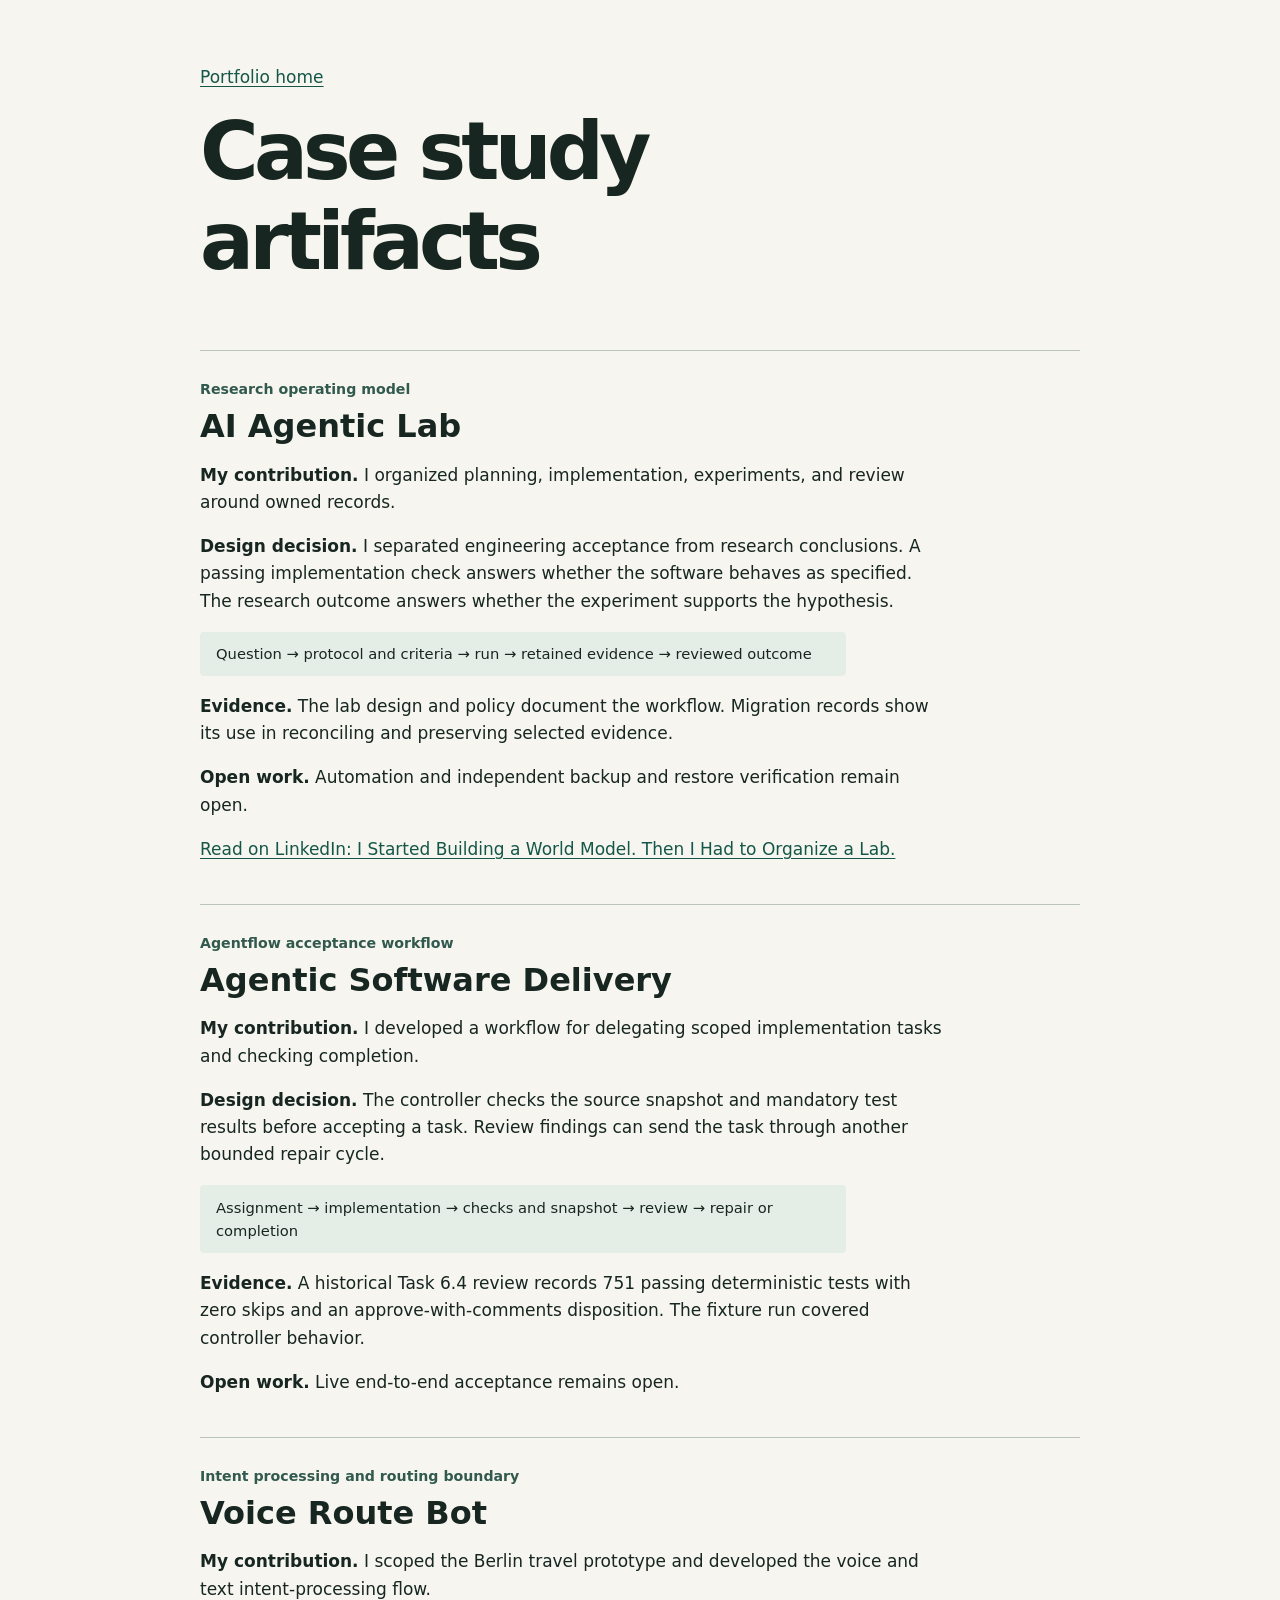
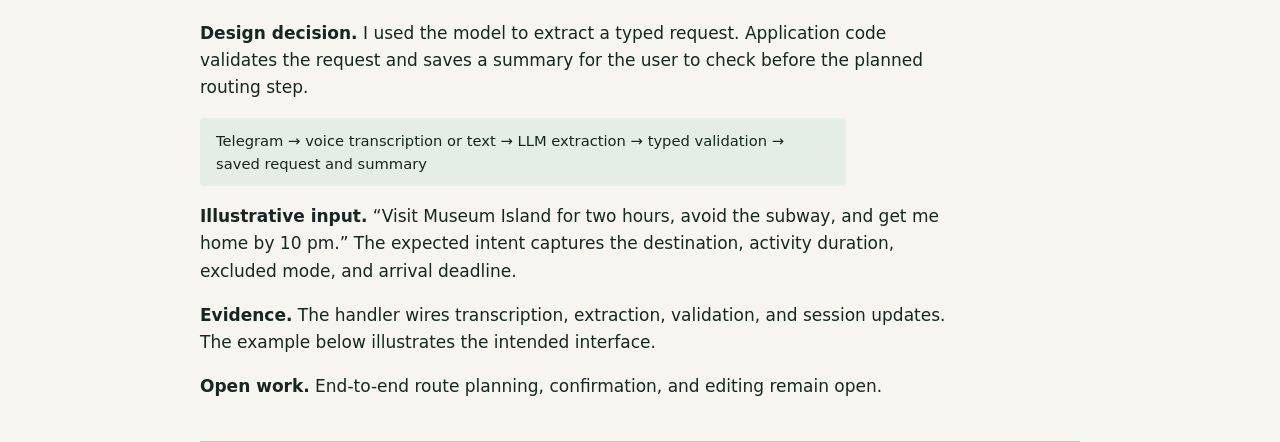
==== case-study-artifacts.html @ 58c6f82f "Link AI Agentic Lab article on LinkedIn" ====
<!doctype html><html lang="en"><head><meta charset="utf-8"><meta name="viewport" content="width=device-width, initial-scale=1"><title>Case study artifacts | Pavel</title><style>
*{box-sizing:border-box}body{margin:0;background:#f6f5ef;color:#172621;font:17px/1.6 system-ui,sans-serif}main,footer{max-width:1000px;margin:auto;padding:0 clamp(20px,5vw,60px)}header{padding:4rem 0 2rem;border-bottom:1px solid #b8c4bd}h1,h2,h3{line-height:1.12;margin:.2em 0 .4em}h1{font-size:clamp(2.4rem,7vw,5rem);letter-spacing:-.06em;max-width:12ch}h2{font-size:2rem}a{color:#145748;text-underline-offset:.2em}nav{display:flex;gap:1.2rem;flex-wrap:wrap}p{max-width:69ch}section{padding:2rem 0}article{padding:1.5rem 0;border-bottom:1px solid #b8c4bd}small,.label{font-weight:600;color:#31594e}.flow{background:#e5eee6;padding:.65rem 1rem;border-radius:.25rem;font-size:.92rem}footer{padding-bottom:2rem}a:focus-visible{outline:2px solid #145748;outline-offset:4px}
</style></head><body><main><header><a href="index.html">Portfolio home</a><h1>Case study artifacts</h1></header><article id="lab"><small>Research operating model</small><h2>AI Agentic Lab</h2><p><strong>My contribution.</strong> I organized planning, implementation, experiments, and review around owned records.</p><p><strong>Design decision.</strong> I separated engineering acceptance from research conclusions. A passing implementation check answers whether the software behaves as specified. The research outcome answers whether the experiment supports the hypothesis.</p><p class="flow">Question → protocol and criteria → run → retained evidence → reviewed outcome</p><p><strong>Evidence.</strong> The lab design and policy document the workflow. Migration records show its use in reconciling and preserving selected evidence.</p><p><strong>Open work.</strong> Automation and independent backup and restore verification remain open.</p><p><a href="https://www.linkedin.com/pulse/i-started-building-world-model-had-organize-lab-pavel-bobrov-iwotf/">Read on LinkedIn: I Started Building a World Model. Then I Had to Organize a Lab.</a></p></article>
<article id="delivery"><small>Agentflow acceptance workflow</small><h2>Agentic Software Delivery</h2><p><strong>My contribution.</strong> I developed a workflow for delegating scoped implementation tasks and checking completion.</p><p><strong>Design decision.</strong> The controller checks the source snapshot and mandatory test results before accepting a task. Review findings can send the task through another bounded repair cycle.</p><p class="flow">Assignment → implementation → checks and snapshot → review → repair or completion</p><p><strong>Evidence.</strong> A historical Task 6.4 review records 751 passing deterministic tests with zero skips and an approve-with-comments disposition. The fixture run covered controller behavior.</p><p><strong>Open work.</strong> Live end-to-end acceptance remains open.</p></article>
<article id="voice"><small>Intent processing and routing boundary</small><h2>Voice Route Bot</h2><p><strong>My contribution.</strong> I scoped the Berlin travel prototype and developed the voice and text intent-processing flow.</p><p><strong>Design decision.</strong> I used the model to extract a typed request. Application code validates the request and saves a summary for the user to check before the planned routing step.</p><p class="flow">Telegram → voice transcription or text → LLM extraction → typed validation → saved request and summary</p><p><strong>Illustrative input.</strong> “Visit Museum Island for two hours, avoid the subway, and get me home by 10 pm.” The expected intent captures the destination, activity duration, excluded mode, and arrival deadline.</p><p><strong>Evidence.</strong> The handler wires transcription, extraction, validation, and session updates. The example below illustrates the intended interface.</p><p><strong>Open work.</strong> End-to-end route planning, confirmation, and editing remain open.</p></article></main></body></html>
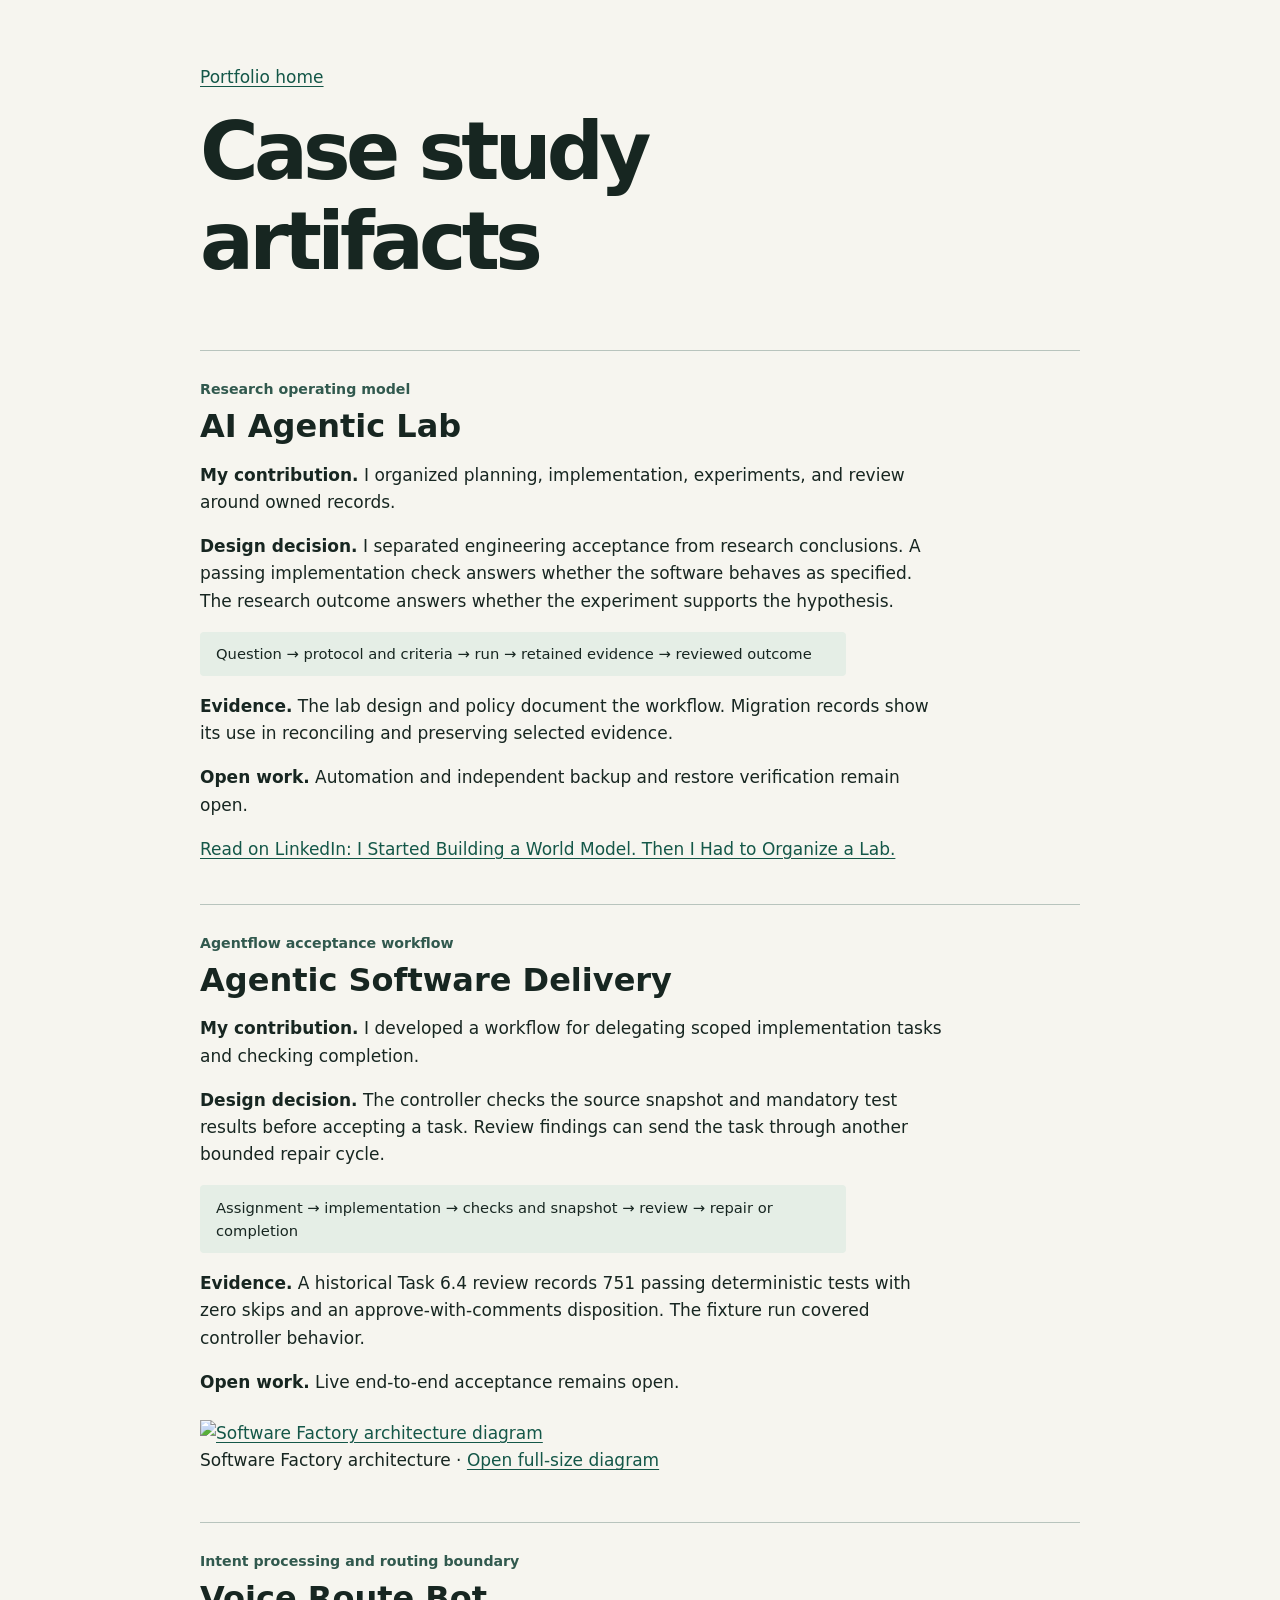
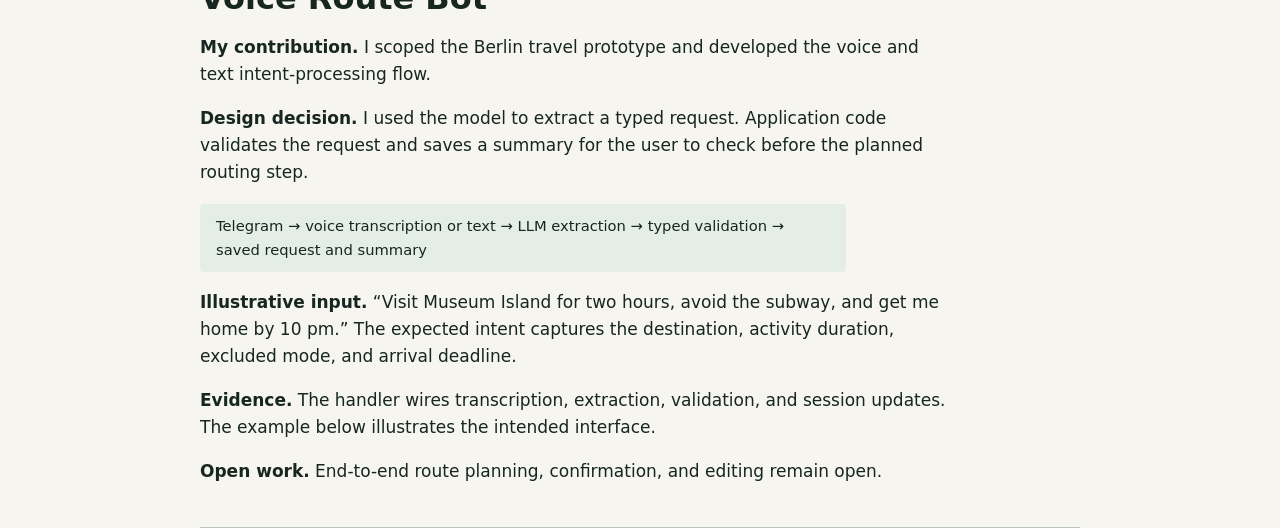
==== commit 3ef624f9: "Add Software Factory architecture diagram" ====
--- a/case-study-artifacts.html
+++ b/case-study-artifacts.html
@@ -1,5 +1,5 @@
 <!doctype html><html lang="en"><head><meta charset="utf-8"><meta name="viewport" content="width=device-width, initial-scale=1"><title>Case study artifacts | Pavel</title><style>
 *{box-sizing:border-box}body{margin:0;background:#f6f5ef;color:#172621;font:17px/1.6 system-ui,sans-serif}main,footer{max-width:1000px;margin:auto;padding:0 clamp(20px,5vw,60px)}header{padding:4rem 0 2rem;border-bottom:1px solid #b8c4bd}h1,h2,h3{line-height:1.12;margin:.2em 0 .4em}h1{font-size:clamp(2.4rem,7vw,5rem);letter-spacing:-.06em;max-width:12ch}h2{font-size:2rem}a{color:#145748;text-underline-offset:.2em}nav{display:flex;gap:1.2rem;flex-wrap:wrap}p{max-width:69ch}section{padding:2rem 0}article{padding:1.5rem 0;border-bottom:1px solid #b8c4bd}small,.label{font-weight:600;color:#31594e}.flow{background:#e5eee6;padding:.65rem 1rem;border-radius:.25rem;font-size:.92rem}footer{padding-bottom:2rem}a:focus-visible{outline:2px solid #145748;outline-offset:4px}
 </style></head><body><main><header><a href="index.html">Portfolio home</a><h1>Case study artifacts</h1></header><article id="lab"><small>Research operating model</small><h2>AI Agentic Lab</h2><p><strong>My contribution.</strong> I organized planning, implementation, experiments, and review around owned records.</p><p><strong>Design decision.</strong> I separated engineering acceptance from research conclusions. A passing implementation check answers whether the software behaves as specified. The research outcome answers whether the experiment supports the hypothesis.</p><p class="flow">Question → protocol and criteria → run → retained evidence → reviewed outcome</p><p><strong>Evidence.</strong> The lab design and policy document the workflow. Migration records show its use in reconciling and preserving selected evidence.</p><p><strong>Open work.</strong> Automation and independent backup and restore verification remain open.</p><p><a href="https://www.linkedin.com/pulse/i-started-building-world-model-had-organize-lab-pavel-bobrov-iwotf/">Read on LinkedIn: I Started Building a World Model. Then I Had to Organize a Lab.</a></p></article>
-<article id="delivery"><small>Agentflow acceptance workflow</small><h2>Agentic Software Delivery</h2><p><strong>My contribution.</strong> I developed a workflow for delegating scoped implementation tasks and checking completion.</p><p><strong>Design decision.</strong> The controller checks the source snapshot and mandatory test results before accepting a task. Review findings can send the task through another bounded repair cycle.</p><p class="flow">Assignment → implementation → checks and snapshot → review → repair or completion</p><p><strong>Evidence.</strong> A historical Task 6.4 review records 751 passing deterministic tests with zero skips and an approve-with-comments disposition. The fixture run covered controller behavior.</p><p><strong>Open work.</strong> Live end-to-end acceptance remains open.</p></article>
+<article id="delivery"><small>Agentflow acceptance workflow</small><h2>Agentic Software Delivery</h2><p><strong>My contribution.</strong> I developed a workflow for delegating scoped implementation tasks and checking completion.</p><p><strong>Design decision.</strong> The controller checks the source snapshot and mandatory test results before accepting a task. Review findings can send the task through another bounded repair cycle.</p><p class="flow">Assignment → implementation → checks and snapshot → review → repair or completion</p><p><strong>Evidence.</strong> A historical Task 6.4 review records 751 passing deterministic tests with zero skips and an approve-with-comments disposition. The fixture run covered controller behavior.</p><p><strong>Open work.</strong> Live end-to-end acceptance remains open.</p><figure style="margin:1.5rem 0"><a href="https://media.licdn.com/dms/image/v2/D4D22AQGeERr2HSOrbg/feedshare-image-high-res/B4DaCfXZgyI4AU-/0/1789380106708?e=1796256000&amp;v=beta&amp;t=7rS2QJ8LaAYO1ZMQAxEkhV0xg2PLXj2tot1qpaVhtKQ"><img src="https://media.licdn.com/dms/image/v2/D4D22AQGeERr2HSOrbg/feedshare-image-high-res/B4DaCfXZgyI4AU-/0/1789380106708?e=1796256000&amp;v=beta&amp;t=7rS2QJ8LaAYO1ZMQAxEkhV0xg2PLXj2tot1qpaVhtKQ" alt="Software Factory architecture diagram" loading="lazy" style="display:block;max-width:100%;height:auto"></a><figcaption>Software Factory architecture · <a href="https://media.licdn.com/dms/image/v2/D4D22AQGeERr2HSOrbg/feedshare-image-high-res/B4DaCfXZgyI4AU-/0/1789380106708?e=1796256000&amp;v=beta&amp;t=7rS2QJ8LaAYO1ZMQAxEkhV0xg2PLXj2tot1qpaVhtKQ">Open full-size diagram</a></figcaption></figure></article>
 <article id="voice"><small>Intent processing and routing boundary</small><h2>Voice Route Bot</h2><p><strong>My contribution.</strong> I scoped the Berlin travel prototype and developed the voice and text intent-processing flow.</p><p><strong>Design decision.</strong> I used the model to extract a typed request. Application code validates the request and saves a summary for the user to check before the planned routing step.</p><p class="flow">Telegram → voice transcription or text → LLM extraction → typed validation → saved request and summary</p><p><strong>Illustrative input.</strong> “Visit Museum Island for two hours, avoid the subway, and get me home by 10 pm.” The expected intent captures the destination, activity duration, excluded mode, and arrival deadline.</p><p><strong>Evidence.</strong> The handler wires transcription, extraction, validation, and session updates. The example below illustrates the intended interface.</p><p><strong>Open work.</strong> End-to-end route planning, confirmation, and editing remain open.</p></article></main></body></html>
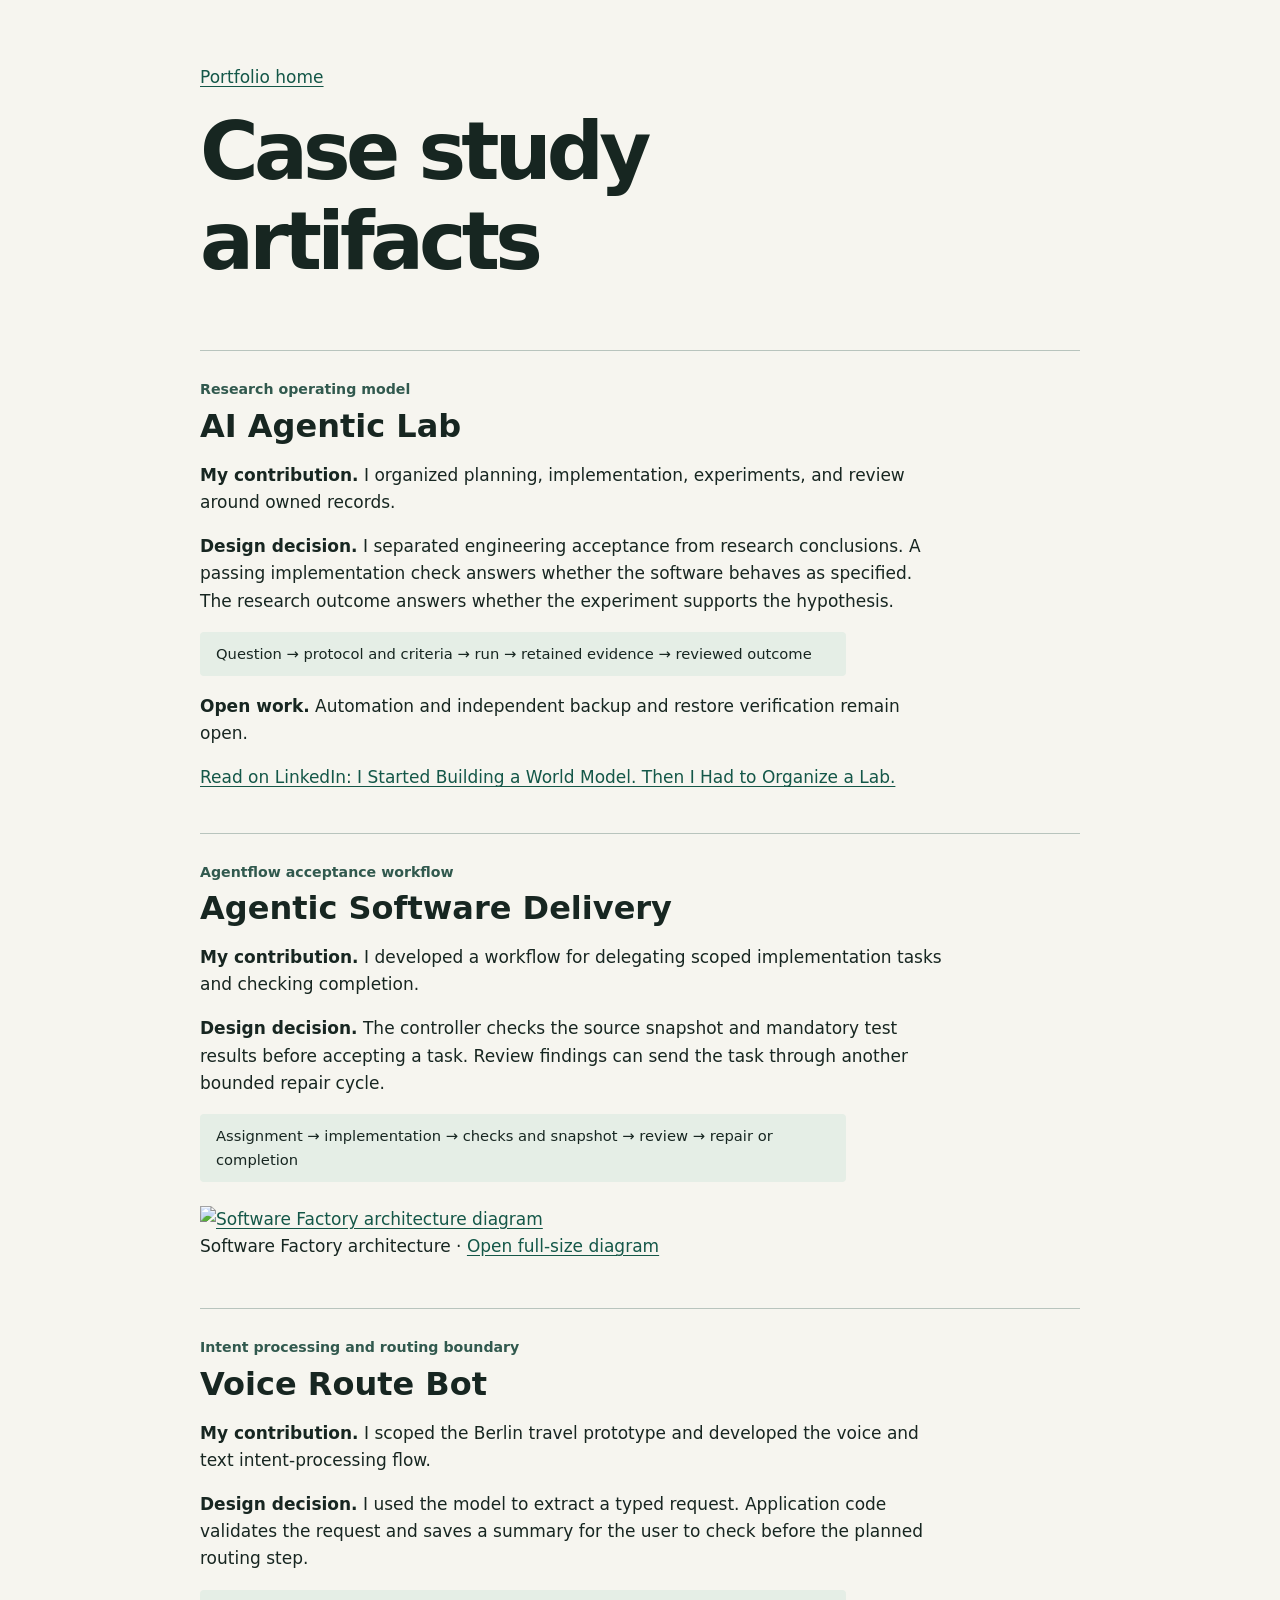
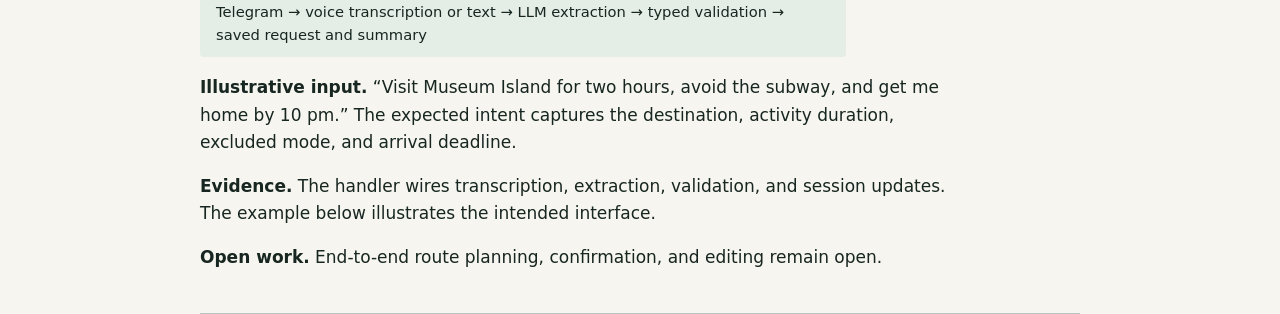
==== commit bbb3570c: "fix" ====
--- a/case-study-artifacts.html
+++ b/case-study-artifacts.html
@@ -1,5 +1,150 @@
-<!doctype html><html lang="en"><head><meta charset="utf-8"><meta name="viewport" content="width=device-width, initial-scale=1"><title>Case study artifacts | Pavel</title><style>
-*{box-sizing:border-box}body{margin:0;background:#f6f5ef;color:#172621;font:17px/1.6 system-ui,sans-serif}main,footer{max-width:1000px;margin:auto;padding:0 clamp(20px,5vw,60px)}header{padding:4rem 0 2rem;border-bottom:1px solid #b8c4bd}h1,h2,h3{line-height:1.12;margin:.2em 0 .4em}h1{font-size:clamp(2.4rem,7vw,5rem);letter-spacing:-.06em;max-width:12ch}h2{font-size:2rem}a{color:#145748;text-underline-offset:.2em}nav{display:flex;gap:1.2rem;flex-wrap:wrap}p{max-width:69ch}section{padding:2rem 0}article{padding:1.5rem 0;border-bottom:1px solid #b8c4bd}small,.label{font-weight:600;color:#31594e}.flow{background:#e5eee6;padding:.65rem 1rem;border-radius:.25rem;font-size:.92rem}footer{padding-bottom:2rem}a:focus-visible{outline:2px solid #145748;outline-offset:4px}
-</style></head><body><main><header><a href="index.html">Portfolio home</a><h1>Case study artifacts</h1></header><article id="lab"><small>Research operating model</small><h2>AI Agentic Lab</h2><p><strong>My contribution.</strong> I organized planning, implementation, experiments, and review around owned records.</p><p><strong>Design decision.</strong> I separated engineering acceptance from research conclusions. A passing implementation check answers whether the software behaves as specified. The research outcome answers whether the experiment supports the hypothesis.</p><p class="flow">Question → protocol and criteria → run → retained evidence → reviewed outcome</p><p><strong>Evidence.</strong> The lab design and policy document the workflow. Migration records show its use in reconciling and preserving selected evidence.</p><p><strong>Open work.</strong> Automation and independent backup and restore verification remain open.</p><p><a href="https://www.linkedin.com/pulse/i-started-building-world-model-had-organize-lab-pavel-bobrov-iwotf/">Read on LinkedIn: I Started Building a World Model. Then I Had to Organize a Lab.</a></p></article>
-<article id="delivery"><small>Agentflow acceptance workflow</small><h2>Agentic Software Delivery</h2><p><strong>My contribution.</strong> I developed a workflow for delegating scoped implementation tasks and checking completion.</p><p><strong>Design decision.</strong> The controller checks the source snapshot and mandatory test results before accepting a task. Review findings can send the task through another bounded repair cycle.</p><p class="flow">Assignment → implementation → checks and snapshot → review → repair or completion</p><p><strong>Evidence.</strong> A historical Task 6.4 review records 751 passing deterministic tests with zero skips and an approve-with-comments disposition. The fixture run covered controller behavior.</p><p><strong>Open work.</strong> Live end-to-end acceptance remains open.</p><figure style="margin:1.5rem 0"><a href="https://media.licdn.com/dms/image/v2/D4D22AQGeERr2HSOrbg/feedshare-image-high-res/B4DaCfXZgyI4AU-/0/1789380106708?e=1796256000&amp;v=beta&amp;t=7rS2QJ8LaAYO1ZMQAxEkhV0xg2PLXj2tot1qpaVhtKQ"><img src="https://media.licdn.com/dms/image/v2/D4D22AQGeERr2HSOrbg/feedshare-image-high-res/B4DaCfXZgyI4AU-/0/1789380106708?e=1796256000&amp;v=beta&amp;t=7rS2QJ8LaAYO1ZMQAxEkhV0xg2PLXj2tot1qpaVhtKQ" alt="Software Factory architecture diagram" loading="lazy" style="display:block;max-width:100%;height:auto"></a><figcaption>Software Factory architecture · <a href="https://media.licdn.com/dms/image/v2/D4D22AQGeERr2HSOrbg/feedshare-image-high-res/B4DaCfXZgyI4AU-/0/1789380106708?e=1796256000&amp;v=beta&amp;t=7rS2QJ8LaAYO1ZMQAxEkhV0xg2PLXj2tot1qpaVhtKQ">Open full-size diagram</a></figcaption></figure></article>
-<article id="voice"><small>Intent processing and routing boundary</small><h2>Voice Route Bot</h2><p><strong>My contribution.</strong> I scoped the Berlin travel prototype and developed the voice and text intent-processing flow.</p><p><strong>Design decision.</strong> I used the model to extract a typed request. Application code validates the request and saves a summary for the user to check before the planned routing step.</p><p class="flow">Telegram → voice transcription or text → LLM extraction → typed validation → saved request and summary</p><p><strong>Illustrative input.</strong> “Visit Museum Island for two hours, avoid the subway, and get me home by 10 pm.” The expected intent captures the destination, activity duration, excluded mode, and arrival deadline.</p><p><strong>Evidence.</strong> The handler wires transcription, extraction, validation, and session updates. The example below illustrates the intended interface.</p><p><strong>Open work.</strong> End-to-end route planning, confirmation, and editing remain open.</p></article></main></body></html>
+<!doctype html>
+<html lang="en">
+
+<head>
+    <meta charset="utf-8">
+    <meta name="viewport" content="width=device-width, initial-scale=1">
+    <title>Case study artifacts | Pavel Bobrov</title>
+    <style>
+        * {
+            box-sizing: border-box
+        }
+
+        body {
+            margin: 0;
+            background: #f6f5ef;
+            color: #172621;
+            font: 17px/1.6 system-ui, sans-serif
+        }
+
+        main,
+        footer {
+            max-width: 1000px;
+            margin: auto;
+            padding: 0 clamp(20px, 5vw, 60px)
+        }
+
+        header {
+            padding: 4rem 0 2rem;
+            border-bottom: 1px solid #b8c4bd
+        }
+
+        h1,
+        h2,
+        h3 {
+            line-height: 1.12;
+            margin: .2em 0 .4em
+        }
+
+        h1 {
+            font-size: clamp(2.4rem, 7vw, 5rem);
+            letter-spacing: -.06em;
+            max-width: 12ch
+        }
+
+        h2 {
+            font-size: 2rem
+        }
+
+        a {
+            color: #145748;
+            text-underline-offset: .2em
+        }
+
+        nav {
+            display: flex;
+            gap: 1.2rem;
+            flex-wrap: wrap
+        }
+
+        p {
+            max-width: 69ch
+        }
+
+        section {
+            padding: 2rem 0
+        }
+
+        article {
+            padding: 1.5rem 0;
+            border-bottom: 1px solid #b8c4bd
+        }
+
+        small,
+        .label {
+            font-weight: 600;
+            color: #31594e
+        }
+
+        .flow {
+            background: #e5eee6;
+            padding: .65rem 1rem;
+            border-radius: .25rem;
+            font-size: .92rem
+        }
+
+        footer {
+            padding-bottom: 2rem
+        }
+
+        a:focus-visible {
+            outline: 2px solid #145748;
+            outline-offset: 4px
+        }
+    </style>
+</head>
+
+<body>
+    <main>
+        <header><a href="index.html">Portfolio home</a>
+            <h1>Case study artifacts</h1>
+        </header>
+        <article id="lab"><small>Research operating model</small>
+            <h2>AI Agentic Lab</h2>
+            <p><strong>My contribution.</strong> I organized planning, implementation, experiments, and review around
+                owned records.</p>
+            <p><strong>Design decision.</strong> I separated engineering acceptance from research conclusions. A passing
+                implementation check answers whether the software behaves as specified. The research outcome answers
+                whether the experiment supports the hypothesis.</p>
+            <p class="flow">Question → protocol and criteria → run → retained evidence → reviewed outcome</p>
+            <p><strong>Open work.</strong> Automation and independent backup and restore verification remain open.</p>
+            <p><a
+                    href="https://www.linkedin.com/pulse/i-started-building-world-model-had-organize-lab-pavel-bobrov-iwotf/">Read
+                    on LinkedIn: I Started Building a World Model. Then I Had to Organize a Lab.</a></p>
+        </article>
+        <article id="delivery"><small>Agentflow acceptance workflow</small>
+            <h2>Agentic Software Delivery</h2>
+            <p><strong>My contribution.</strong> I developed a workflow for delegating scoped implementation tasks and
+                checking completion.</p>
+            <p><strong>Design decision.</strong> The controller checks the source snapshot and mandatory test results
+                before accepting a task. Review findings can send the task through another bounded repair cycle.</p>
+            <p class="flow">Assignment → implementation → checks and snapshot → review → repair or completion</p>
+            <figure style="margin:1.5rem 0"><a
+                    href="https://media.licdn.com/dms/image/v2/D4D22AQGeERr2HSOrbg/feedshare-image-high-res/B4DaCfXZgyI4AU-/0/1789380106708?e=1796256000&amp;v=beta&amp;t=7rS2QJ8LaAYO1ZMQAxEkhV0xg2PLXj2tot1qpaVhtKQ"><img
+                        src="https://media.licdn.com/dms/image/v2/D4D22AQGeERr2HSOrbg/feedshare-image-high-res/B4DaCfXZgyI4AU-/0/1789380106708?e=1796256000&amp;v=beta&amp;t=7rS2QJ8LaAYO1ZMQAxEkhV0xg2PLXj2tot1qpaVhtKQ"
+                        alt="Software Factory architecture diagram" loading="lazy"
+                        style="display:block;max-width:100%;height:auto"></a>
+                <figcaption>Software Factory architecture · <a
+                        href="https://media.licdn.com/dms/image/v2/D4D22AQGeERr2HSOrbg/feedshare-image-high-res/B4DaCfXZgyI4AU-/0/1789380106708?e=1796256000&amp;v=beta&amp;t=7rS2QJ8LaAYO1ZMQAxEkhV0xg2PLXj2tot1qpaVhtKQ">Open
+                        full-size diagram</a></figcaption>
+            </figure>
+        </article>
+        <article id="voice"><small>Intent processing and routing boundary</small>
+            <h2>Voice Route Bot</h2>
+            <p><strong>My contribution.</strong> I scoped the Berlin travel prototype and developed the voice and text
+                intent-processing flow.</p>
+            <p><strong>Design decision.</strong> I used the model to extract a typed request. Application code validates
+                the request and saves a summary for the user to check before the planned routing step.</p>
+            <p class="flow">Telegram → voice transcription or text → LLM extraction → typed validation → saved request
+                and summary</p>
+            <p><strong>Illustrative input.</strong> “Visit Museum Island for two hours, avoid the subway, and get me
+                home by 10 pm.” The expected intent captures the destination, activity duration, excluded mode, and
+                arrival deadline.</p>
+            <p><strong>Evidence.</strong> The handler wires transcription, extraction, validation, and session updates.
+                The example below illustrates the intended interface.</p>
+            <p><strong>Open work.</strong> End-to-end route planning, confirmation, and editing remain open.</p>
+        </article>
+    </main>
+</body>
+
+</html>
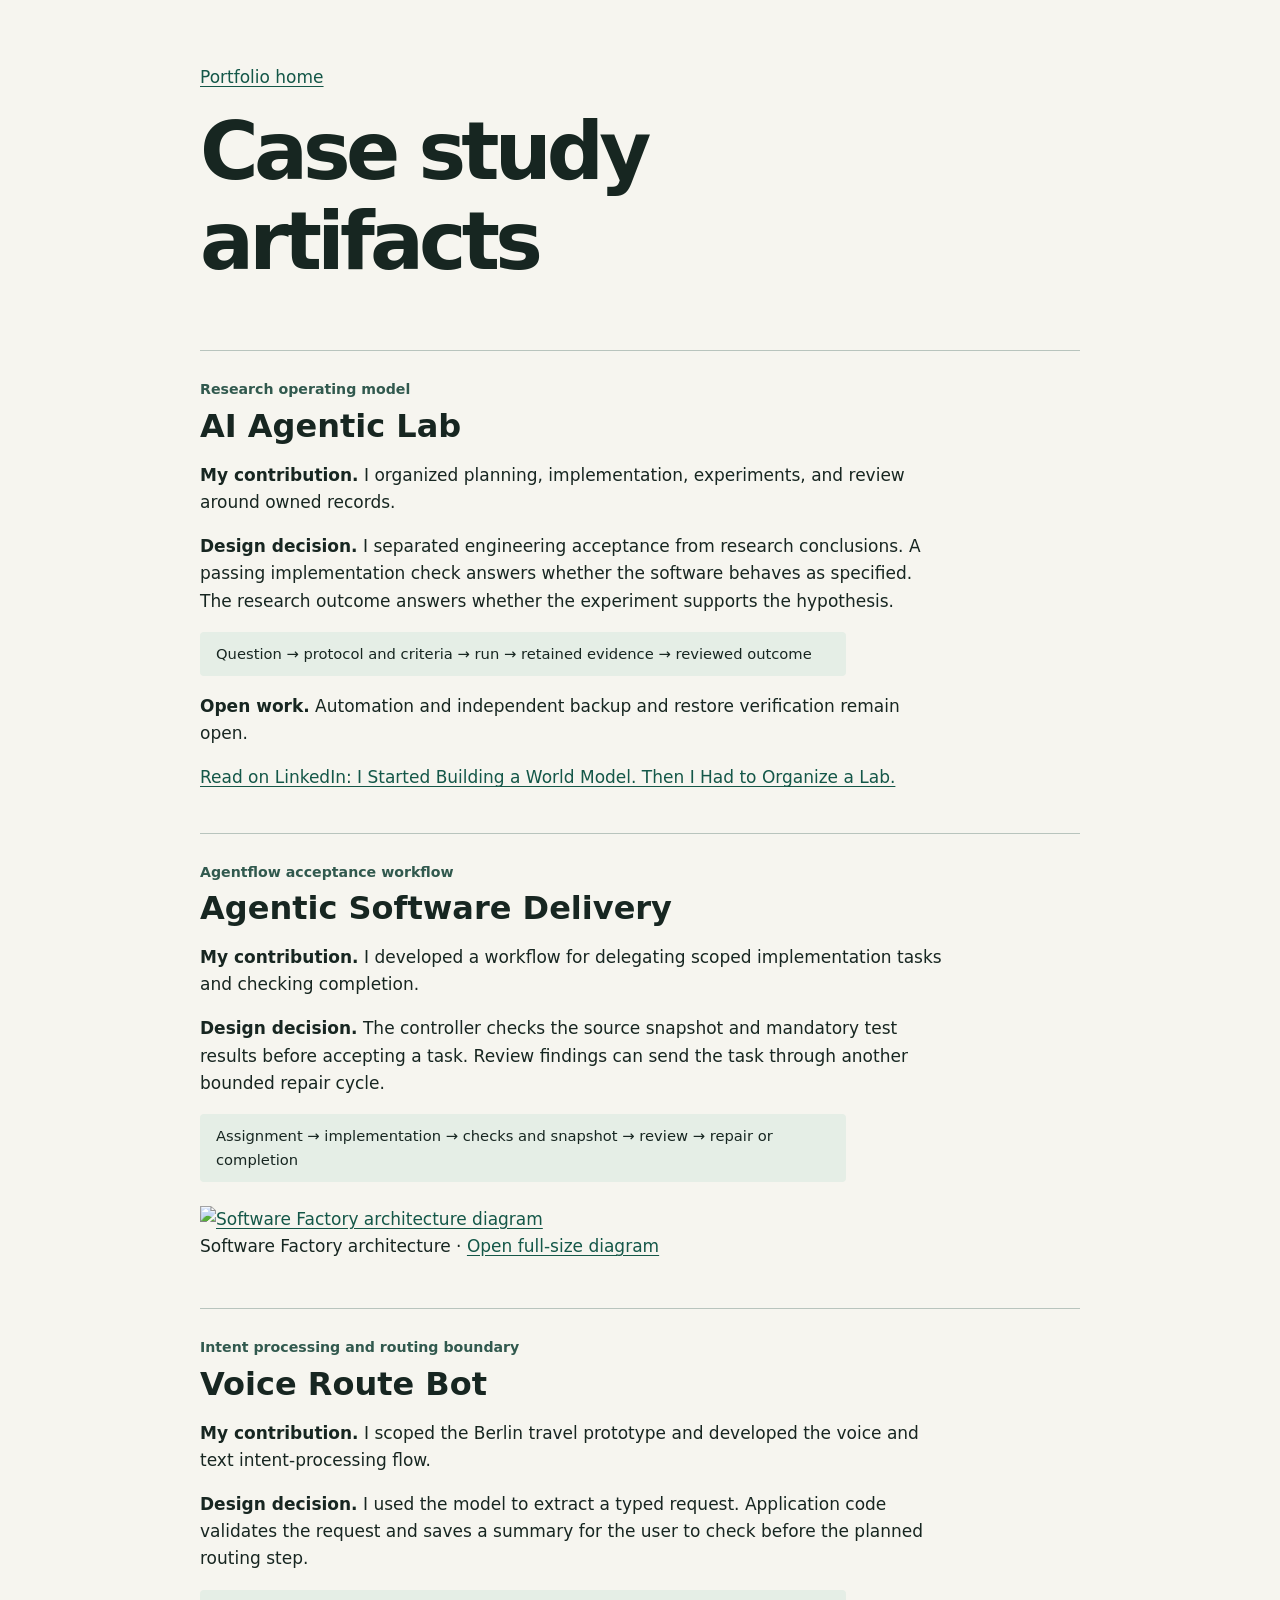
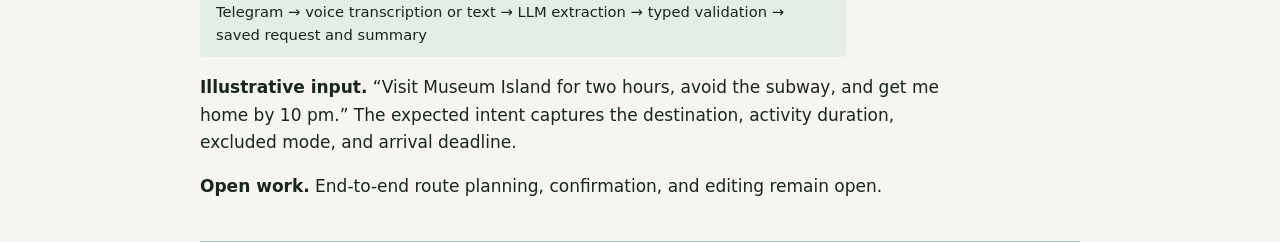
==== commit 9afb5512: "fix" ====
--- a/case-study-artifacts.html
+++ b/case-study-artifacts.html
@@ -140,8 +140,6 @@
             <p><strong>Illustrative input.</strong> “Visit Museum Island for two hours, avoid the subway, and get me
                 home by 10 pm.” The expected intent captures the destination, activity duration, excluded mode, and
                 arrival deadline.</p>
-            <p><strong>Evidence.</strong> The handler wires transcription, extraction, validation, and session updates.
-                The example below illustrates the intended interface.</p>
             <p><strong>Open work.</strong> End-to-end route planning, confirmation, and editing remain open.</p>
         </article>
     </main>
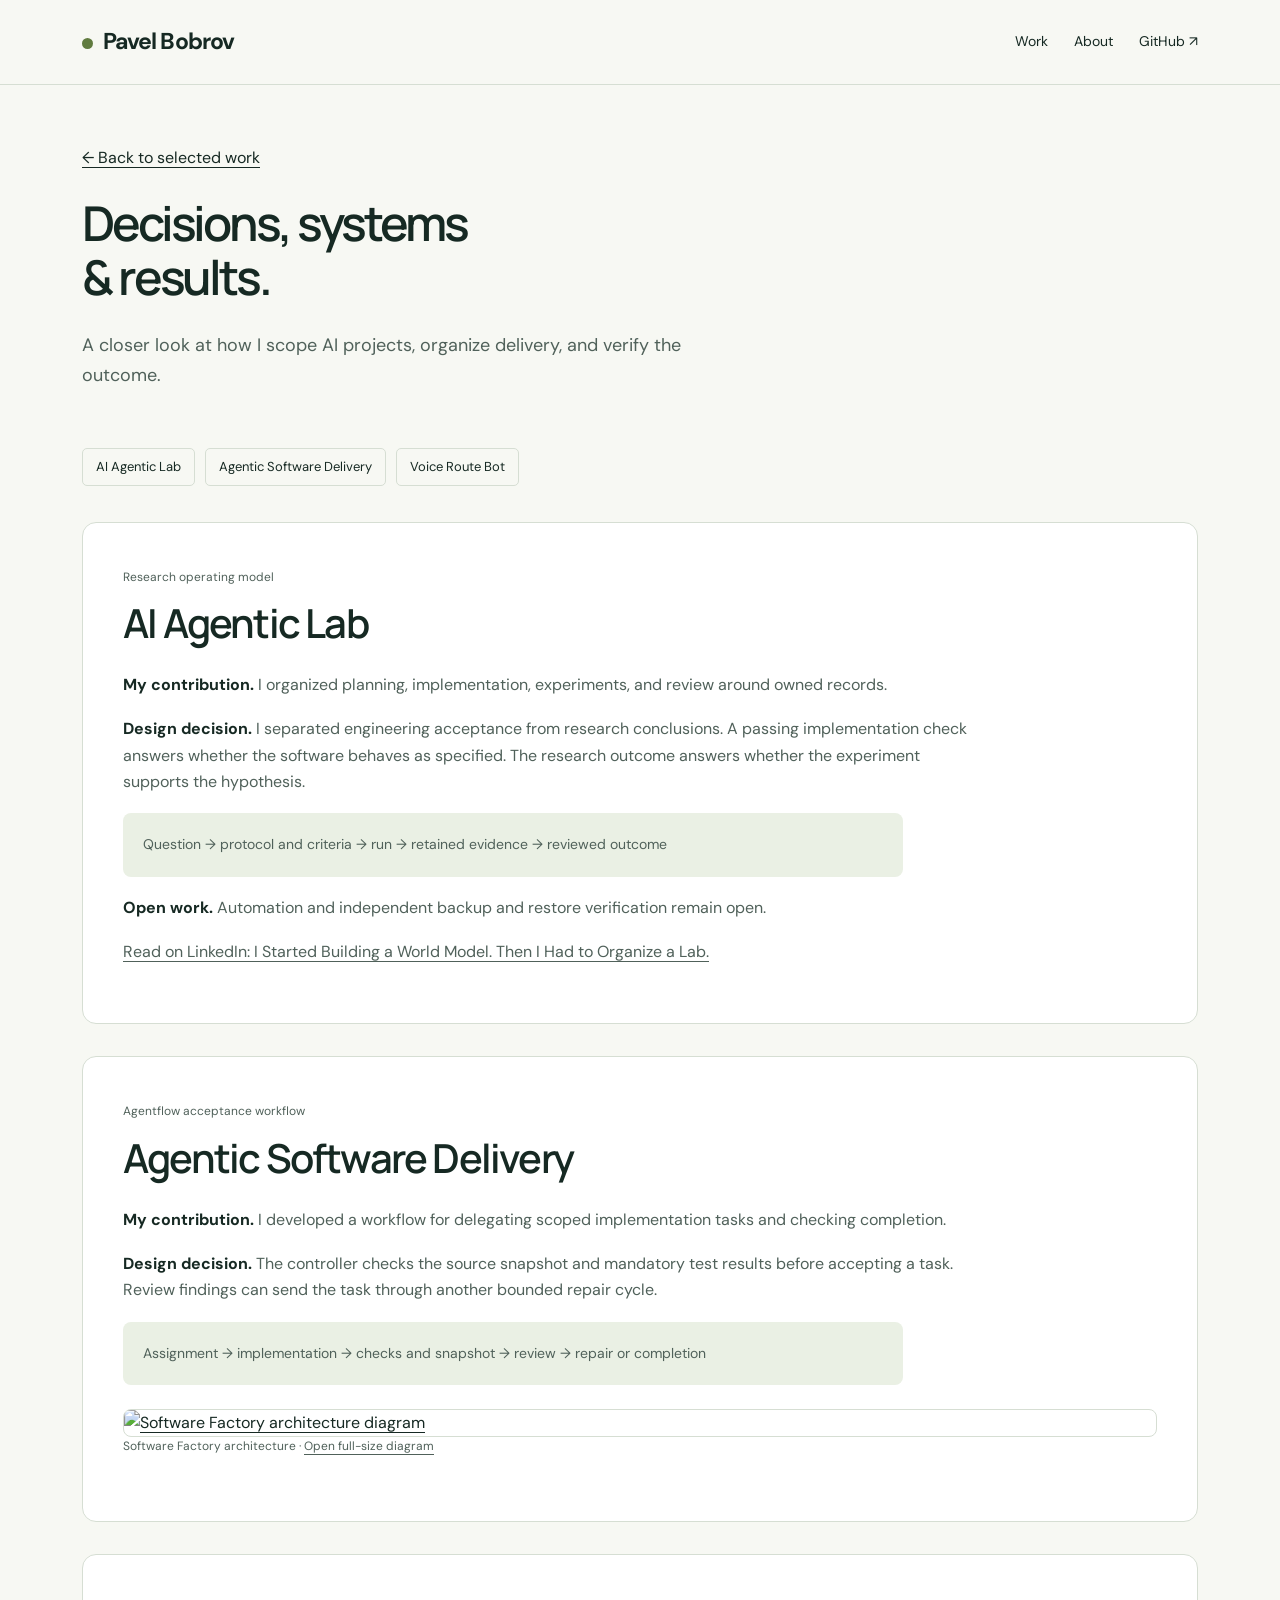
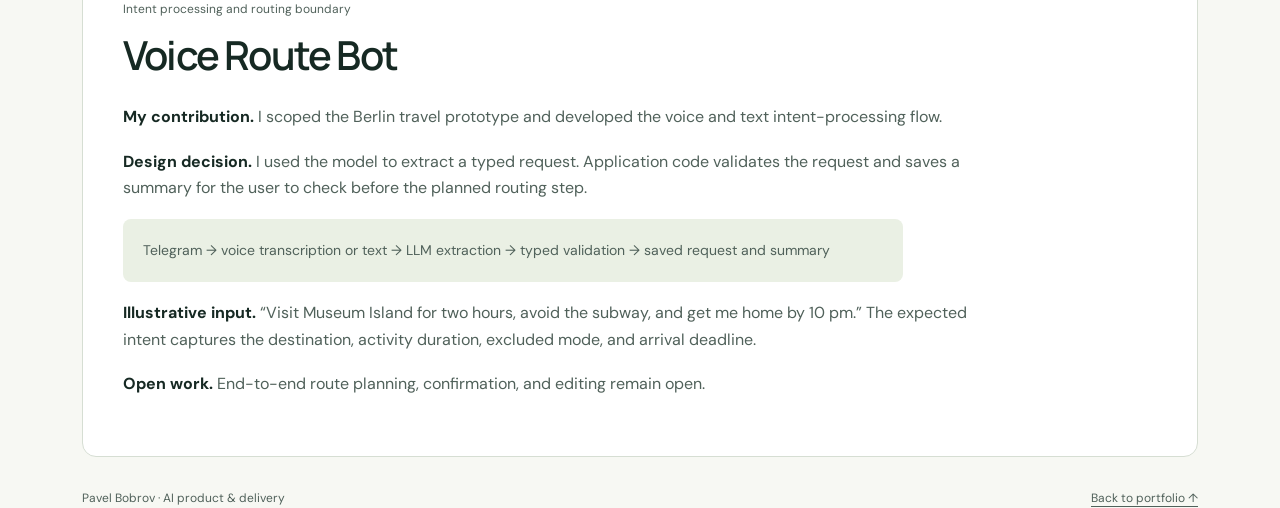
==== commit 2a0b7915: "Redesign portfolio for clear navigation and mobile reading" ====
--- a/case-study-artifacts.html
+++ b/case-study-artifacts.html
@@ -1,105 +1,4 @@
-<!doctype html>
-<html lang="en">
-
-<head>
-    <meta charset="utf-8">
-    <meta name="viewport" content="width=device-width, initial-scale=1">
-    <title>Case study artifacts | Pavel Bobrov</title>
-    <style>
-        * {
-            box-sizing: border-box
-        }
-
-        body {
-            margin: 0;
-            background: #f6f5ef;
-            color: #172621;
-            font: 17px/1.6 system-ui, sans-serif
-        }
-
-        main,
-        footer {
-            max-width: 1000px;
-            margin: auto;
-            padding: 0 clamp(20px, 5vw, 60px)
-        }
-
-        header {
-            padding: 4rem 0 2rem;
-            border-bottom: 1px solid #b8c4bd
-        }
-
-        h1,
-        h2,
-        h3 {
-            line-height: 1.12;
-            margin: .2em 0 .4em
-        }
-
-        h1 {
-            font-size: clamp(2.4rem, 7vw, 5rem);
-            letter-spacing: -.06em;
-            max-width: 12ch
-        }
-
-        h2 {
-            font-size: 2rem
-        }
-
-        a {
-            color: #145748;
-            text-underline-offset: .2em
-        }
-
-        nav {
-            display: flex;
-            gap: 1.2rem;
-            flex-wrap: wrap
-        }
-
-        p {
-            max-width: 69ch
-        }
-
-        section {
-            padding: 2rem 0
-        }
-
-        article {
-            padding: 1.5rem 0;
-            border-bottom: 1px solid #b8c4bd
-        }
-
-        small,
-        .label {
-            font-weight: 600;
-            color: #31594e
-        }
-
-        .flow {
-            background: #e5eee6;
-            padding: .65rem 1rem;
-            border-radius: .25rem;
-            font-size: .92rem
-        }
-
-        footer {
-            padding-bottom: 2rem
-        }
-
-        a:focus-visible {
-            outline: 2px solid #145748;
-            outline-offset: 4px
-        }
-    </style>
-</head>
-
-<body>
-    <main>
-        <header><a href="index.html">Portfolio home</a>
-            <h1>Case study artifacts</h1>
-        </header>
-        <article id="lab"><small>Research operating model</small>
+<!doctype html><html lang="en"><head><meta charset="utf-8"><meta name="viewport" content="width=device-width,initial-scale=1"><meta name="description" content="AI project case studies with contributions, design decisions, evidence, and ongoing work."><meta name="theme-color" content="#183e30"><title>Case studies | Pavel Bobrov</title><link rel="stylesheet" href="styles.css"></head><body><a class="skip" href="#main">Skip to content</a><div class="top"><div class="wrap"><a class="brand" href="index.html"><span aria-hidden="true"></span>Pavel Bobrov</a><nav aria-label="Main navigation"><a href="index.html#work">Work</a><a href="index.html#about">About</a><a class="optional" href="https://github.com/Wesson1983">GitHub ↗</a></nav></div></div><main class="wrap" id="main"><header class="detail-head"><a href="index.html#work">← Back to selected work</a><h1>Decisions, systems<br>& results.</h1><p class="intro">A closer look at how I scope AI projects, organize delivery, and verify the outcome.</p></header><nav class="case-nav" aria-label="Case studies"><a href="#lab">AI Agentic Lab</a><a href="#delivery">Agentic Software Delivery</a><a href="#voice">Voice Route Bot</a></nav><article class="case" id="lab"><small>Research operating model</small>
             <h2>AI Agentic Lab</h2>
             <p><strong>My contribution.</strong> I organized planning, implementation, experiments, and review around
                 owned records.</p>
@@ -112,7 +11,7 @@
                     href="https://www.linkedin.com/pulse/i-started-building-world-model-had-organize-lab-pavel-bobrov-iwotf/">Read
                     on LinkedIn: I Started Building a World Model. Then I Had to Organize a Lab.</a></p>
         </article>
-        <article id="delivery"><small>Agentflow acceptance workflow</small>
+<article class="case" id="delivery"><small>Agentflow acceptance workflow</small>
             <h2>Agentic Software Delivery</h2>
             <p><strong>My contribution.</strong> I developed a workflow for delegating scoped implementation tasks and
                 checking completion.</p>
@@ -129,7 +28,7 @@
                         full-size diagram</a></figcaption>
             </figure>
         </article>
-        <article id="voice"><small>Intent processing and routing boundary</small>
+<article class="case" id="voice"><small>Intent processing and routing boundary</small>
             <h2>Voice Route Bot</h2>
             <p><strong>My contribution.</strong> I scoped the Berlin travel prototype and developed the voice and text
                 intent-processing flow.</p>
@@ -141,8 +40,4 @@
                 home by 10 pm.” The expected intent captures the destination, activity duration, excluded mode, and
                 arrival deadline.</p>
             <p><strong>Open work.</strong> End-to-end route planning, confirmation, and editing remain open.</p>
-        </article>
-    </main>
-</body>
-
-</html>+        </article></main><footer class="wrap"><div class="footer-row"><span>Pavel Bobrov · AI product & delivery</span><a href="index.html">Back to portfolio ↑</a></div></footer></body></html>
--- a/styles.css
+++ b/styles.css
@@ -0,0 +1,4 @@
+@import url('https://fonts.googleapis.com/css2?family=DM+Sans:wght@400;500;600;700&family=Manrope:wght@400;500;600;700;800&display=swap');
+:root{--ink:#162923;--muted:#50615a;--paper:#f7f8f3;--line:#d6ded3;--green:#183e30;--accent:#d7ecad}
+*{box-sizing:border-box}html{scroll-behavior:smooth;scroll-padding-top:100px}body{margin:0;background:var(--paper);color:var(--ink);font:16px/1.65 'DM Sans',sans-serif}a{color:inherit;text-underline-offset:4px}a:hover{color:#426c33}a:focus-visible,button:focus-visible{outline:3px solid #718d3a;outline-offset:5px}.skip{position:fixed;top:-80px;left:20px;z-index:99;background:white;padding:12px}.skip:focus{top:12px}.wrap{max-width:1180px;margin:auto;padding:0 32px}.top{background:rgba(247,248,243,.97);border-bottom:1px solid var(--line);position:sticky;top:0;z-index:5}.top .wrap{display:flex;justify-content:space-between;align-items:center;gap:24px;min-height:84px}.brand{font-weight:700;text-decoration:none;letter-spacing:-.04em;font-size:23px}.brand span{display:inline-block;width:11px;height:11px;border-radius:50%;background:#607b3f;margin-right:10px}nav{display:flex;gap:26px;font-size:14px}nav a{text-decoration:none}.hero{padding:90px 0 76px;display:grid;grid-template-columns:1.5fr 1fr;gap:64px;align-items:center}.eyebrow{text-transform:uppercase;letter-spacing:.13em;font-size:11px;font-weight:700;color:#566e46;margin-bottom:24px}h1,h2,h3{font-family:Manrope,'DM Sans',sans-serif;line-height:1.12;font-weight:600}h1{font-size:clamp(40px,5.5vw,69px);letter-spacing:-.065em;margin:0 0 27px}h2{font-size:clamp(28px,4vw,40px);letter-spacing:-.045em;margin:0}h3{font-size:26px;letter-spacing:-.04em;margin:15px 0}p{margin:0 0 18px}.intro{font-size:18px;color:var(--muted);max-width:54ch}.actions{display:flex;gap:14px;flex-wrap:wrap;margin-top:30px}.button{display:inline-flex;align-items:center;justify-content:center;gap:24px;padding:12px 20px;border:1px solid var(--green);border-radius:6px;text-decoration:none;font-size:14px;font-weight:600}.primary{background:var(--green);color:white}.primary:hover{background:#29543c;color:white}.visual{background:#e8eee0;border:1px solid #d9e2d0;border-radius:20px;padding:32px;transform:rotate(2deg)}.visual-inner{transform:rotate(-2deg)}.visual .caption{font-size:12px;color:#5e7153}.stages{display:grid;gap:0;margin:22px 0}.stage{padding:17px 20px;border:1px solid #bbcbb0;background:#f8faf4;border-radius:8px;display:flex;justify-content:space-between;font-size:14px;font-weight:600}.connector{height:22px;margin-left:28px;border-left:1px solid #91a77e}.stage:last-child{background:var(--green);color:white;border-color:var(--green)}.visual-note{font-size:12px;margin:22px 0 0;color:#5e7153}.section{padding:68px 0;border-top:1px solid var(--line)}.section-head{display:flex;justify-content:space-between;gap:30px;align-items:end;margin-bottom:32px}.section-head p{max-width:43ch;margin:0;color:var(--muted);font-size:14px}.cards{display:grid;grid-template-columns:repeat(3,1fr);gap:20px}.card{border:1px solid var(--line);border-radius:12px;background:white;overflow:hidden;display:flex;flex-direction:column}.card-top{background:#eaf0e4;padding:28px;min-height:160px;display:flex;flex-direction:column;justify-content:space-between}.card:nth-child(2) .card-top{background:#e3e9ed}.card:nth-child(3) .card-top{background:#eee8de}.card-top small{font-size:11px;text-transform:uppercase;letter-spacing:.09em;color:#4e6254}.card-top h3{margin:25px 0 0}.card-body{padding:26px;display:flex;flex-direction:column;flex:1}.card p{font-size:14px;color:var(--muted)}.status{font-size:12px;color:#52664d;display:flex;gap:8px;align-items:start;margin:8px 0 24px}.dot{width:6px;height:6px;background:#6f8556;border-radius:50%;margin-top:7px;flex-shrink:0}.card-link{margin-top:auto;font-size:14px;font-weight:700;text-decoration:none;display:flex;justify-content:space-between;border-top:1px solid var(--line);padding-top:17px}.research{display:grid;grid-template-columns:1fr 1fr;gap:20px}.research article{border-left:2px solid #a1b78c;padding:5px 24px}.research h3{font-size:22px;margin-top:0}.research p{font-size:14px;color:var(--muted)}.about{display:grid;grid-template-columns:1fr 1.2fr;gap:70px}.about p{color:var(--muted)}.capabilities{display:flex;flex-wrap:wrap;gap:8px}.capabilities span{padding:7px 12px;background:#e7eddf;border-radius:4px;font-size:12px}.contact{background:var(--green);color:white;padding:44px;border-radius:14px;display:flex;justify-content:space-between;align-items:center;gap:24px}.contact p{color:#c7d7c5;margin:14px 0 0}.contact .button{border-color:#b7c9b1;color:white;white-space:nowrap}footer{font-size:12px;color:var(--muted);padding:28px 0 40px}.footer-row{display:flex;justify-content:space-between;gap:16px}.detail-head{padding:60px 0 40px;max-width:760px}.detail-head h1{font-size:48px;margin-top:25px}.case-nav{display:flex;flex-wrap:wrap;gap:10px;margin-bottom:36px}.case-nav a{padding:7px 13px;border:1px solid var(--line);border-radius:5px;text-decoration:none;font-size:13px}.case{background:white;border:1px solid var(--line);border-radius:14px;padding:40px;margin:0 0 32px;scroll-margin-top:115px}.case small{font-size:12px;color:var(--muted)}.case h2{margin:12px 0 26px}.case p{max-width:78ch;color:var(--muted)}.case strong{color:var(--ink)}.flow{padding:20px;background:#eaf0e4;border-radius:8px;font-size:14px}figure{margin:24px 0}img{max-width:100%;height:auto;border:1px solid var(--line);border-radius:8px}figcaption{font-size:12px;color:var(--muted)}
+@media(max-width:800px){.hero{grid-template-columns:1fr;gap:36px;padding:54px 0}.visual{max-width:450px;width:100%;transform:none}.visual-inner{transform:none}.cards{grid-template-columns:1fr}.card-top{min-height:120px}.section-head,.contact{align-items:start;flex-direction:column}.about{grid-template-columns:1fr;gap:25px}.section{padding:44px 0}.research{grid-template-columns:1fr;gap:30px}}@media(max-width:480px){.wrap{padding:0 20px}.top .wrap{min-height:76px;gap:10px}.brand{font-size:18px}nav{gap:13px;font-size:12px}nav .optional{display:none}.hero{padding-top:40px}h1{font-size:43px}.visual{padding:22px}.contact,.case{padding:24px}.footer-row{flex-direction:column}.detail-head h1{font-size:37px}}@media(prefers-reduced-motion:reduce){html{scroll-behavior:auto}}
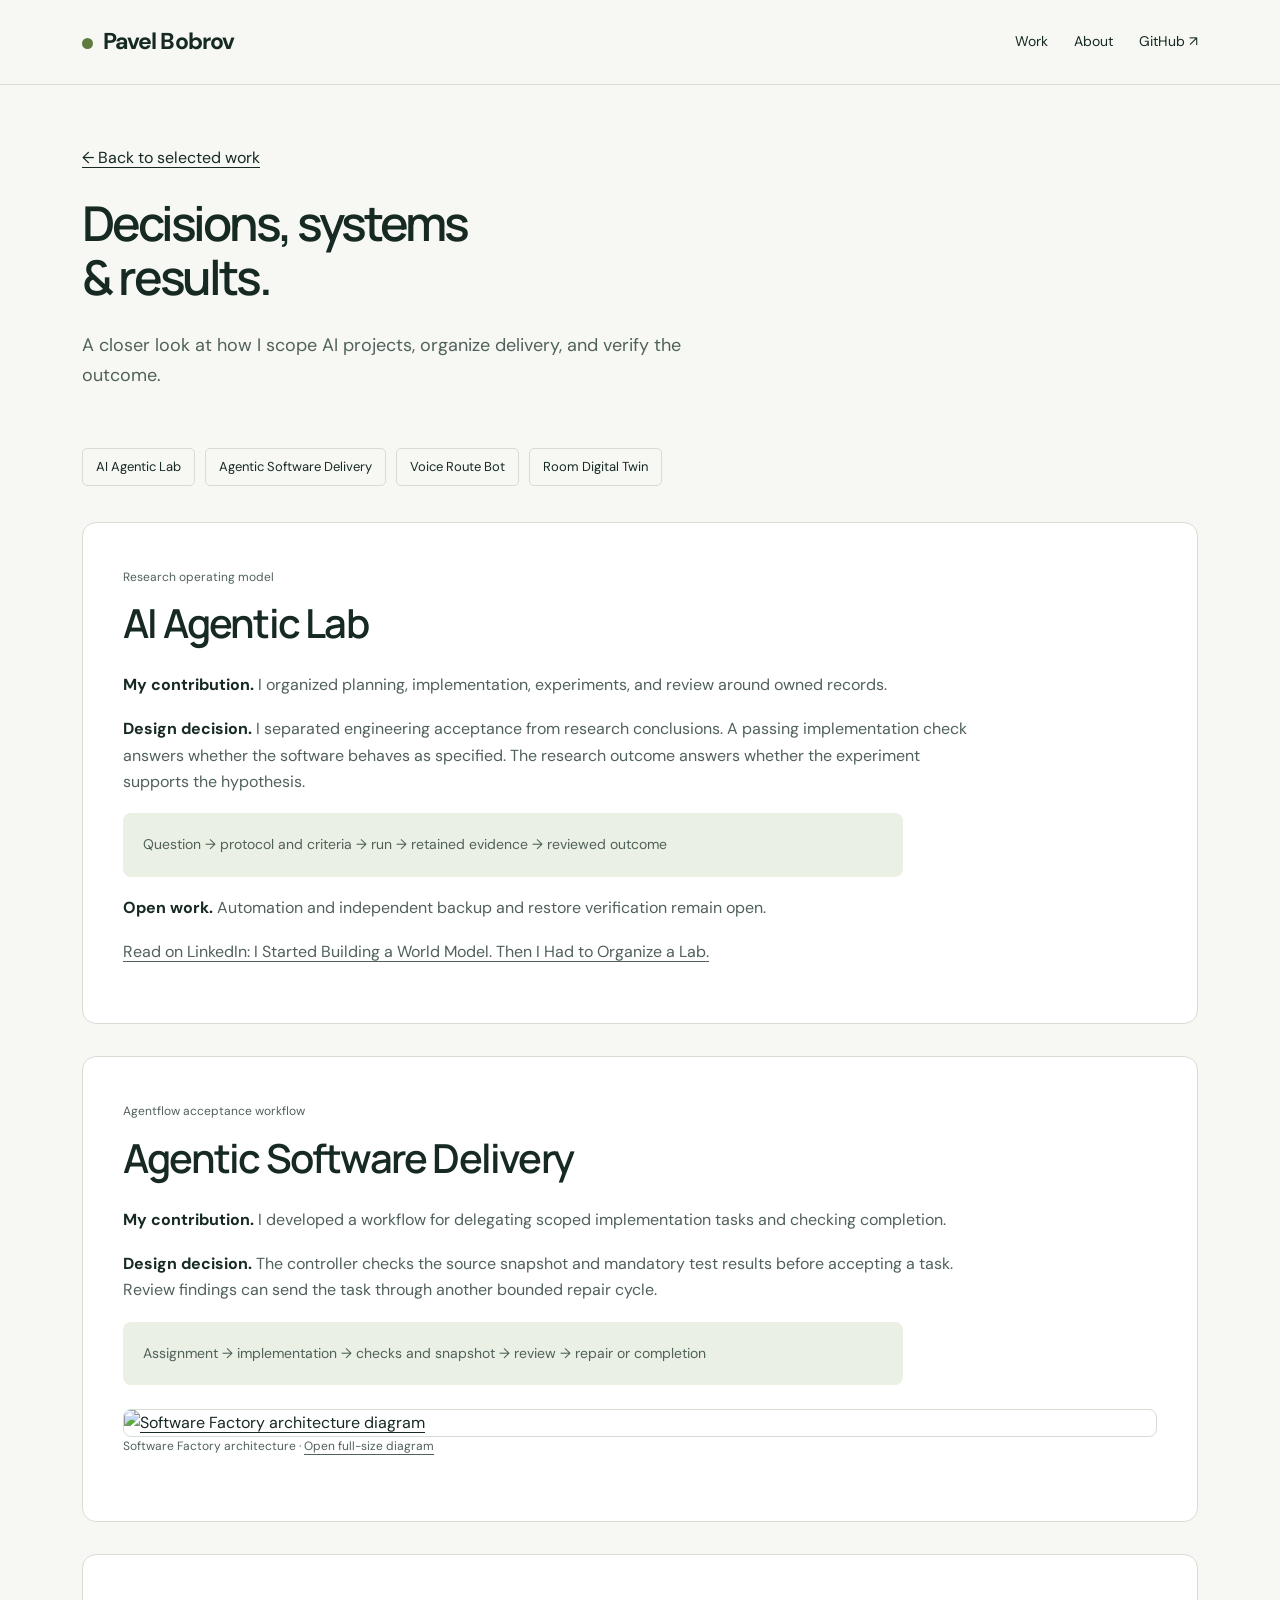
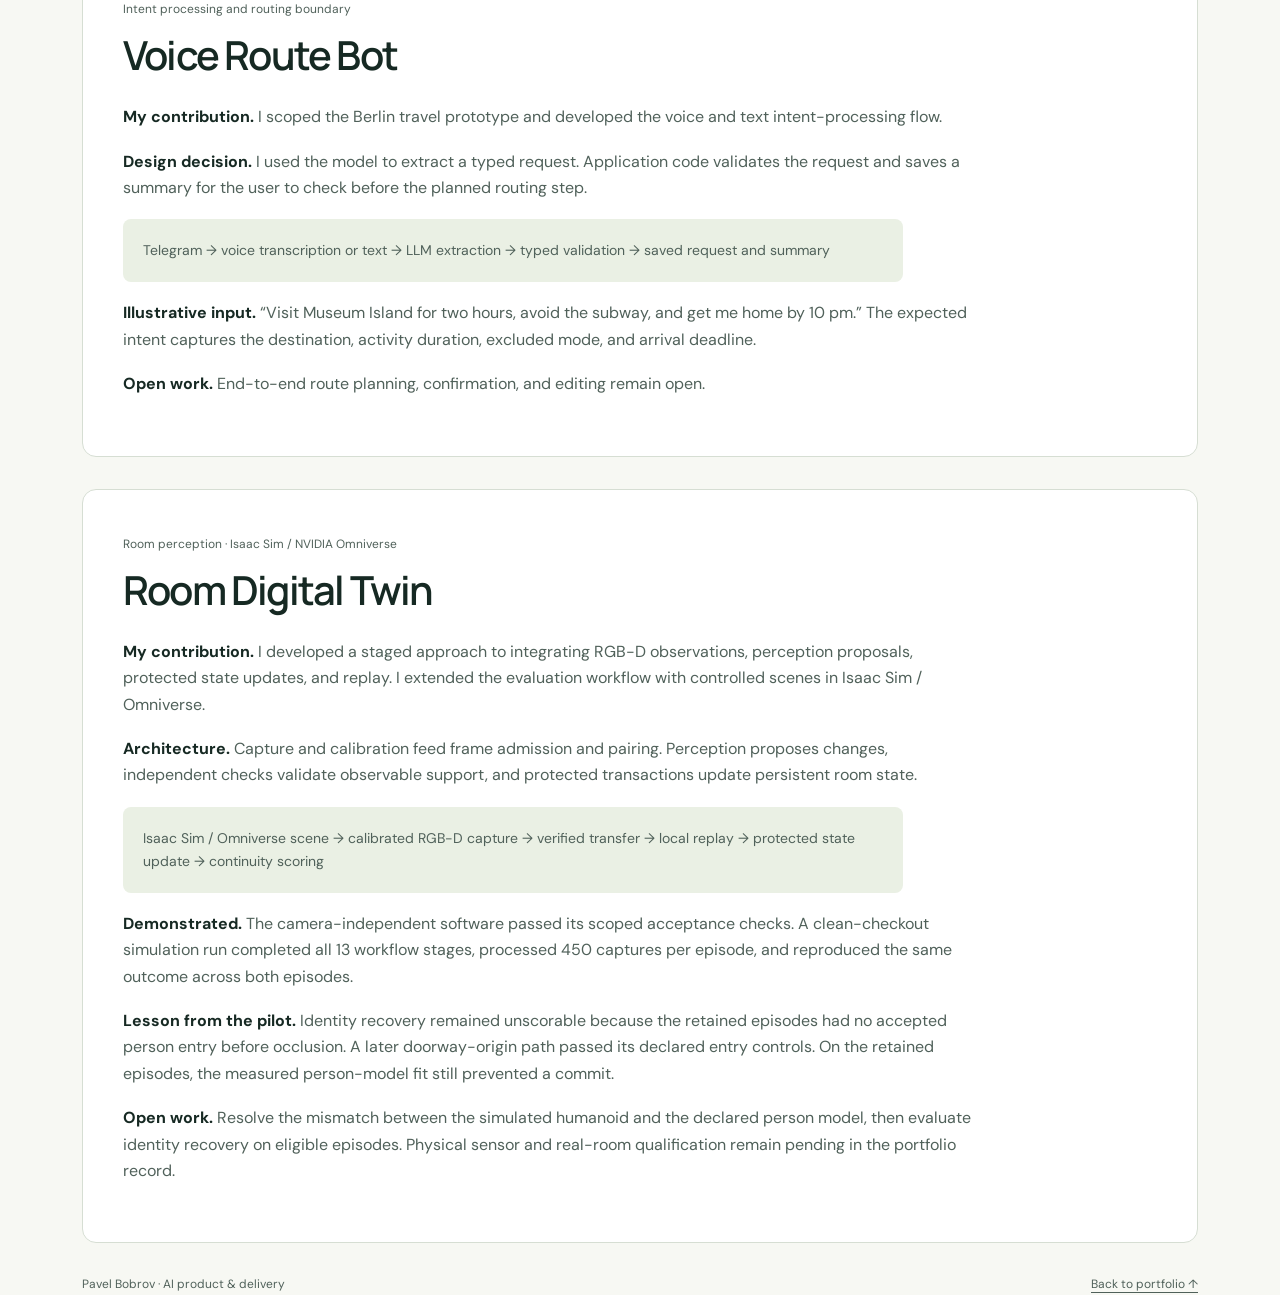
==== commit a53aeb28: "Feature Room Digital Twin with Omniverse simulation case study" ====
--- a/case-study-artifacts.html
+++ b/case-study-artifacts.html
@@ -1,4 +1,4 @@
-<!doctype html><html lang="en"><head><meta charset="utf-8"><meta name="viewport" content="width=device-width,initial-scale=1"><meta name="description" content="AI project case studies with contributions, design decisions, evidence, and ongoing work."><meta name="theme-color" content="#183e30"><title>Case studies | Pavel Bobrov</title><link rel="stylesheet" href="styles.css"></head><body><a class="skip" href="#main">Skip to content</a><div class="top"><div class="wrap"><a class="brand" href="index.html"><span aria-hidden="true"></span>Pavel Bobrov</a><nav aria-label="Main navigation"><a href="index.html#work">Work</a><a href="index.html#about">About</a><a class="optional" href="https://github.com/Wesson1983">GitHub ↗</a></nav></div></div><main class="wrap" id="main"><header class="detail-head"><a href="index.html#work">← Back to selected work</a><h1>Decisions, systems<br>& results.</h1><p class="intro">A closer look at how I scope AI projects, organize delivery, and verify the outcome.</p></header><nav class="case-nav" aria-label="Case studies"><a href="#lab">AI Agentic Lab</a><a href="#delivery">Agentic Software Delivery</a><a href="#voice">Voice Route Bot</a></nav><article class="case" id="lab"><small>Research operating model</small>
+<!doctype html><html lang="en"><head><meta charset="utf-8"><meta name="viewport" content="width=device-width,initial-scale=1"><meta name="description" content="AI project case studies with contributions, design decisions, evidence, and ongoing work."><meta name="theme-color" content="#183e30"><title>Case studies | Pavel Bobrov</title><link rel="stylesheet" href="styles.css"></head><body><a class="skip" href="#main">Skip to content</a><div class="top"><div class="wrap"><a class="brand" href="index.html"><span aria-hidden="true"></span>Pavel Bobrov</a><nav aria-label="Main navigation"><a href="index.html#work">Work</a><a href="index.html#about">About</a><a class="optional" href="https://github.com/Wesson1983">GitHub ↗</a></nav></div></div><main class="wrap" id="main"><header class="detail-head"><a href="index.html#work">← Back to selected work</a><h1>Decisions, systems<br>& results.</h1><p class="intro">A closer look at how I scope AI projects, organize delivery, and verify the outcome.</p></header><nav class="case-nav" aria-label="Case studies"><a href="#lab">AI Agentic Lab</a><a href="#delivery">Agentic Software Delivery</a><a href="#voice">Voice Route Bot</a><a href="#room">Room Digital Twin</a></nav><article class="case" id="lab"><small>Research operating model</small>
             <h2>AI Agentic Lab</h2>
             <p><strong>My contribution.</strong> I organized planning, implementation, experiments, and review around
                 owned records.</p>
@@ -40,4 +40,4 @@
                 home by 10 pm.” The expected intent captures the destination, activity duration, excluded mode, and
                 arrival deadline.</p>
             <p><strong>Open work.</strong> End-to-end route planning, confirmation, and editing remain open.</p>
-        </article></main><footer class="wrap"><div class="footer-row"><span>Pavel Bobrov · AI product & delivery</span><a href="index.html">Back to portfolio ↑</a></div></footer></body></html>+        </article><article class="case" id="room"><small>Room perception · Isaac Sim / NVIDIA Omniverse</small><h2>Room Digital Twin</h2><p><strong>My contribution.</strong> I developed a staged approach to integrating RGB-D observations, perception proposals, protected state updates, and replay. I extended the evaluation workflow with controlled scenes in Isaac Sim / Omniverse.</p><p><strong>Architecture.</strong> Capture and calibration feed frame admission and pairing. Perception proposes changes, independent checks validate observable support, and protected transactions update persistent room state.</p><p class="flow">Isaac Sim / Omniverse scene → calibrated RGB-D capture → verified transfer → local replay → protected state update → continuity scoring</p><p><strong>Demonstrated.</strong> The camera-independent software passed its scoped acceptance checks. A clean-checkout simulation run completed all 13 workflow stages, processed 450 captures per episode, and reproduced the same outcome across both episodes.</p><p><strong>Lesson from the pilot.</strong> Identity recovery remained unscorable because the retained episodes had no accepted person entry before occlusion. A later doorway-origin path passed its declared entry controls. On the retained episodes, the measured person-model fit still prevented a commit.</p><p><strong>Open work.</strong> Resolve the mismatch between the simulated humanoid and the declared person model, then evaluate identity recovery on eligible episodes. Physical sensor and real-room qualification remain pending in the portfolio record.</p></article></main><footer class="wrap"><div class="footer-row"><span>Pavel Bobrov · AI product & delivery</span><a href="index.html">Back to portfolio ↑</a></div></footer></body></html>
--- a/styles.css
+++ b/styles.css
@@ -1,4 +1,4 @@
 @import url('https://fonts.googleapis.com/css2?family=DM+Sans:wght@400;500;600;700&family=Manrope:wght@400;500;600;700;800&display=swap');
 :root{--ink:#162923;--muted:#50615a;--paper:#f7f8f3;--line:#d6ded3;--green:#183e30;--accent:#d7ecad}
-*{box-sizing:border-box}html{scroll-behavior:smooth;scroll-padding-top:100px}body{margin:0;background:var(--paper);color:var(--ink);font:16px/1.65 'DM Sans',sans-serif}a{color:inherit;text-underline-offset:4px}a:hover{color:#426c33}a:focus-visible,button:focus-visible{outline:3px solid #718d3a;outline-offset:5px}.skip{position:fixed;top:-80px;left:20px;z-index:99;background:white;padding:12px}.skip:focus{top:12px}.wrap{max-width:1180px;margin:auto;padding:0 32px}.top{background:rgba(247,248,243,.97);border-bottom:1px solid var(--line);position:sticky;top:0;z-index:5}.top .wrap{display:flex;justify-content:space-between;align-items:center;gap:24px;min-height:84px}.brand{font-weight:700;text-decoration:none;letter-spacing:-.04em;font-size:23px}.brand span{display:inline-block;width:11px;height:11px;border-radius:50%;background:#607b3f;margin-right:10px}nav{display:flex;gap:26px;font-size:14px}nav a{text-decoration:none}.hero{padding:90px 0 76px;display:grid;grid-template-columns:1.5fr 1fr;gap:64px;align-items:center}.eyebrow{text-transform:uppercase;letter-spacing:.13em;font-size:11px;font-weight:700;color:#566e46;margin-bottom:24px}h1,h2,h3{font-family:Manrope,'DM Sans',sans-serif;line-height:1.12;font-weight:600}h1{font-size:clamp(40px,5.5vw,69px);letter-spacing:-.065em;margin:0 0 27px}h2{font-size:clamp(28px,4vw,40px);letter-spacing:-.045em;margin:0}h3{font-size:26px;letter-spacing:-.04em;margin:15px 0}p{margin:0 0 18px}.intro{font-size:18px;color:var(--muted);max-width:54ch}.actions{display:flex;gap:14px;flex-wrap:wrap;margin-top:30px}.button{display:inline-flex;align-items:center;justify-content:center;gap:24px;padding:12px 20px;border:1px solid var(--green);border-radius:6px;text-decoration:none;font-size:14px;font-weight:600}.primary{background:var(--green);color:white}.primary:hover{background:#29543c;color:white}.visual{background:#e8eee0;border:1px solid #d9e2d0;border-radius:20px;padding:32px;transform:rotate(2deg)}.visual-inner{transform:rotate(-2deg)}.visual .caption{font-size:12px;color:#5e7153}.stages{display:grid;gap:0;margin:22px 0}.stage{padding:17px 20px;border:1px solid #bbcbb0;background:#f8faf4;border-radius:8px;display:flex;justify-content:space-between;font-size:14px;font-weight:600}.connector{height:22px;margin-left:28px;border-left:1px solid #91a77e}.stage:last-child{background:var(--green);color:white;border-color:var(--green)}.visual-note{font-size:12px;margin:22px 0 0;color:#5e7153}.section{padding:68px 0;border-top:1px solid var(--line)}.section-head{display:flex;justify-content:space-between;gap:30px;align-items:end;margin-bottom:32px}.section-head p{max-width:43ch;margin:0;color:var(--muted);font-size:14px}.cards{display:grid;grid-template-columns:repeat(3,1fr);gap:20px}.card{border:1px solid var(--line);border-radius:12px;background:white;overflow:hidden;display:flex;flex-direction:column}.card-top{background:#eaf0e4;padding:28px;min-height:160px;display:flex;flex-direction:column;justify-content:space-between}.card:nth-child(2) .card-top{background:#e3e9ed}.card:nth-child(3) .card-top{background:#eee8de}.card-top small{font-size:11px;text-transform:uppercase;letter-spacing:.09em;color:#4e6254}.card-top h3{margin:25px 0 0}.card-body{padding:26px;display:flex;flex-direction:column;flex:1}.card p{font-size:14px;color:var(--muted)}.status{font-size:12px;color:#52664d;display:flex;gap:8px;align-items:start;margin:8px 0 24px}.dot{width:6px;height:6px;background:#6f8556;border-radius:50%;margin-top:7px;flex-shrink:0}.card-link{margin-top:auto;font-size:14px;font-weight:700;text-decoration:none;display:flex;justify-content:space-between;border-top:1px solid var(--line);padding-top:17px}.research{display:grid;grid-template-columns:1fr 1fr;gap:20px}.research article{border-left:2px solid #a1b78c;padding:5px 24px}.research h3{font-size:22px;margin-top:0}.research p{font-size:14px;color:var(--muted)}.about{display:grid;grid-template-columns:1fr 1.2fr;gap:70px}.about p{color:var(--muted)}.capabilities{display:flex;flex-wrap:wrap;gap:8px}.capabilities span{padding:7px 12px;background:#e7eddf;border-radius:4px;font-size:12px}.contact{background:var(--green);color:white;padding:44px;border-radius:14px;display:flex;justify-content:space-between;align-items:center;gap:24px}.contact p{color:#c7d7c5;margin:14px 0 0}.contact .button{border-color:#b7c9b1;color:white;white-space:nowrap}footer{font-size:12px;color:var(--muted);padding:28px 0 40px}.footer-row{display:flex;justify-content:space-between;gap:16px}.detail-head{padding:60px 0 40px;max-width:760px}.detail-head h1{font-size:48px;margin-top:25px}.case-nav{display:flex;flex-wrap:wrap;gap:10px;margin-bottom:36px}.case-nav a{padding:7px 13px;border:1px solid var(--line);border-radius:5px;text-decoration:none;font-size:13px}.case{background:white;border:1px solid var(--line);border-radius:14px;padding:40px;margin:0 0 32px;scroll-margin-top:115px}.case small{font-size:12px;color:var(--muted)}.case h2{margin:12px 0 26px}.case p{max-width:78ch;color:var(--muted)}.case strong{color:var(--ink)}.flow{padding:20px;background:#eaf0e4;border-radius:8px;font-size:14px}figure{margin:24px 0}img{max-width:100%;height:auto;border:1px solid var(--line);border-radius:8px}figcaption{font-size:12px;color:var(--muted)}
+*{box-sizing:border-box}html{scroll-behavior:smooth;scroll-padding-top:100px}body{margin:0;background:var(--paper);color:var(--ink);font:16px/1.65 'DM Sans',sans-serif}a{color:inherit;text-underline-offset:4px}a:hover{color:#426c33}a:focus-visible,button:focus-visible{outline:3px solid #718d3a;outline-offset:5px}.skip{position:fixed;top:-80px;left:20px;z-index:99;background:white;padding:12px}.skip:focus{top:12px}.wrap{max-width:1180px;margin:auto;padding:0 32px}.top{background:rgba(247,248,243,.97);border-bottom:1px solid var(--line);position:sticky;top:0;z-index:5}.top .wrap{display:flex;justify-content:space-between;align-items:center;gap:24px;min-height:84px}.brand{font-weight:700;text-decoration:none;letter-spacing:-.04em;font-size:23px}.brand span{display:inline-block;width:11px;height:11px;border-radius:50%;background:#607b3f;margin-right:10px}nav{display:flex;gap:26px;font-size:14px}nav a{text-decoration:none}.hero{padding:90px 0 76px;display:grid;grid-template-columns:1.5fr 1fr;gap:64px;align-items:center}.eyebrow{text-transform:uppercase;letter-spacing:.13em;font-size:11px;font-weight:700;color:#566e46;margin-bottom:24px}h1,h2,h3{font-family:Manrope,'DM Sans',sans-serif;line-height:1.12;font-weight:600}h1{font-size:clamp(40px,5.5vw,69px);letter-spacing:-.065em;margin:0 0 27px}h2{font-size:clamp(28px,4vw,40px);letter-spacing:-.045em;margin:0}h3{font-size:26px;letter-spacing:-.04em;margin:15px 0}p{margin:0 0 18px}.intro{font-size:18px;color:var(--muted);max-width:54ch}.actions{display:flex;gap:14px;flex-wrap:wrap;margin-top:30px}.button{display:inline-flex;align-items:center;justify-content:center;gap:24px;padding:12px 20px;border:1px solid var(--green);border-radius:6px;text-decoration:none;font-size:14px;font-weight:600}.primary{background:var(--green);color:white}.primary:hover{background:#29543c;color:white}.visual{background:#e8eee0;border:1px solid #d9e2d0;border-radius:20px;padding:32px;transform:none}.visual-inner{transform:none}.visual .caption{font-size:12px;color:#5e7153}.stages{display:grid;gap:0;margin:22px 0}.stage{padding:17px 20px;border:1px solid #bbcbb0;background:#f8faf4;border-radius:8px;display:flex;justify-content:space-between;font-size:14px;font-weight:600}.connector{height:22px;margin-left:28px;border-left:1px solid #91a77e}.stage:last-child{background:var(--green);color:white;border-color:var(--green)}.visual-note{font-size:12px;margin:22px 0 0;color:#5e7153}.section{padding:68px 0;border-top:1px solid var(--line)}.section-head{display:flex;justify-content:space-between;gap:30px;align-items:end;margin-bottom:32px}.section-head p{max-width:43ch;margin:0;color:var(--muted);font-size:14px}.cards{display:grid;grid-template-columns:repeat(3,1fr);gap:20px}.card{border:1px solid var(--line);border-radius:12px;background:white;overflow:hidden;display:flex;flex-direction:column}.card-top{background:#eaf0e4;padding:28px;min-height:160px;display:flex;flex-direction:column;justify-content:space-between}.card:nth-child(2) .card-top{background:#e3e9ed}.card:nth-child(3) .card-top{background:#eee8de}.card-top small{font-size:11px;text-transform:uppercase;letter-spacing:.09em;color:#4e6254}.card-top h3{margin:25px 0 0}.card-body{padding:26px;display:flex;flex-direction:column;flex:1}.card p{font-size:14px;color:var(--muted)}.status{font-size:12px;color:#52664d;display:flex;gap:8px;align-items:start;margin:8px 0 24px}.dot{width:6px;height:6px;background:#6f8556;border-radius:50%;margin-top:7px;flex-shrink:0}.card-link{margin-top:auto;font-size:14px;font-weight:700;text-decoration:none;display:flex;justify-content:space-between;border-top:1px solid var(--line);padding-top:17px}.research{display:grid;grid-template-columns:1fr 1fr;gap:20px}.research article{border-left:2px solid #a1b78c;padding:5px 24px}.research h3{font-size:22px;margin-top:0}.research p{font-size:14px;color:var(--muted)}.about{display:grid;grid-template-columns:1fr 1.2fr;gap:70px}.about p{color:var(--muted)}.capabilities{display:flex;flex-wrap:wrap;gap:8px}.capabilities span{padding:7px 12px;background:#e7eddf;border-radius:4px;font-size:12px}.contact{background:var(--green);color:white;padding:44px;border-radius:14px;display:flex;justify-content:space-between;align-items:center;gap:24px}.contact p{color:#c7d7c5;margin:14px 0 0}.contact .button{border-color:#b7c9b1;color:white;white-space:nowrap}footer{font-size:12px;color:var(--muted);padding:28px 0 40px}.footer-row{display:flex;justify-content:space-between;gap:16px}.detail-head{padding:60px 0 40px;max-width:760px}.detail-head h1{font-size:48px;margin-top:25px}.case-nav{display:flex;flex-wrap:wrap;gap:10px;margin-bottom:36px}.case-nav a{padding:7px 13px;border:1px solid var(--line);border-radius:5px;text-decoration:none;font-size:13px}.case{background:white;border:1px solid var(--line);border-radius:14px;padding:40px;margin:0 0 32px;scroll-margin-top:115px}.case small{font-size:12px;color:var(--muted)}.case h2{margin:12px 0 26px}.case p{max-width:78ch;color:var(--muted)}.case strong{color:var(--ink)}.flow{padding:20px;background:#eaf0e4;border-radius:8px;font-size:14px}figure{margin:24px 0}img{max-width:100%;height:auto;border:1px solid var(--line);border-radius:8px}figcaption{font-size:12px;color:var(--muted)}
 @media(max-width:800px){.hero{grid-template-columns:1fr;gap:36px;padding:54px 0}.visual{max-width:450px;width:100%;transform:none}.visual-inner{transform:none}.cards{grid-template-columns:1fr}.card-top{min-height:120px}.section-head,.contact{align-items:start;flex-direction:column}.about{grid-template-columns:1fr;gap:25px}.section{padding:44px 0}.research{grid-template-columns:1fr;gap:30px}}@media(max-width:480px){.wrap{padding:0 20px}.top .wrap{min-height:76px;gap:10px}.brand{font-size:18px}nav{gap:13px;font-size:12px}nav .optional{display:none}.hero{padding-top:40px}h1{font-size:43px}.visual{padding:22px}.contact,.case{padding:24px}.footer-row{flex-direction:column}.detail-head h1{font-size:37px}}@media(prefers-reduced-motion:reduce){html{scroll-behavior:auto}}
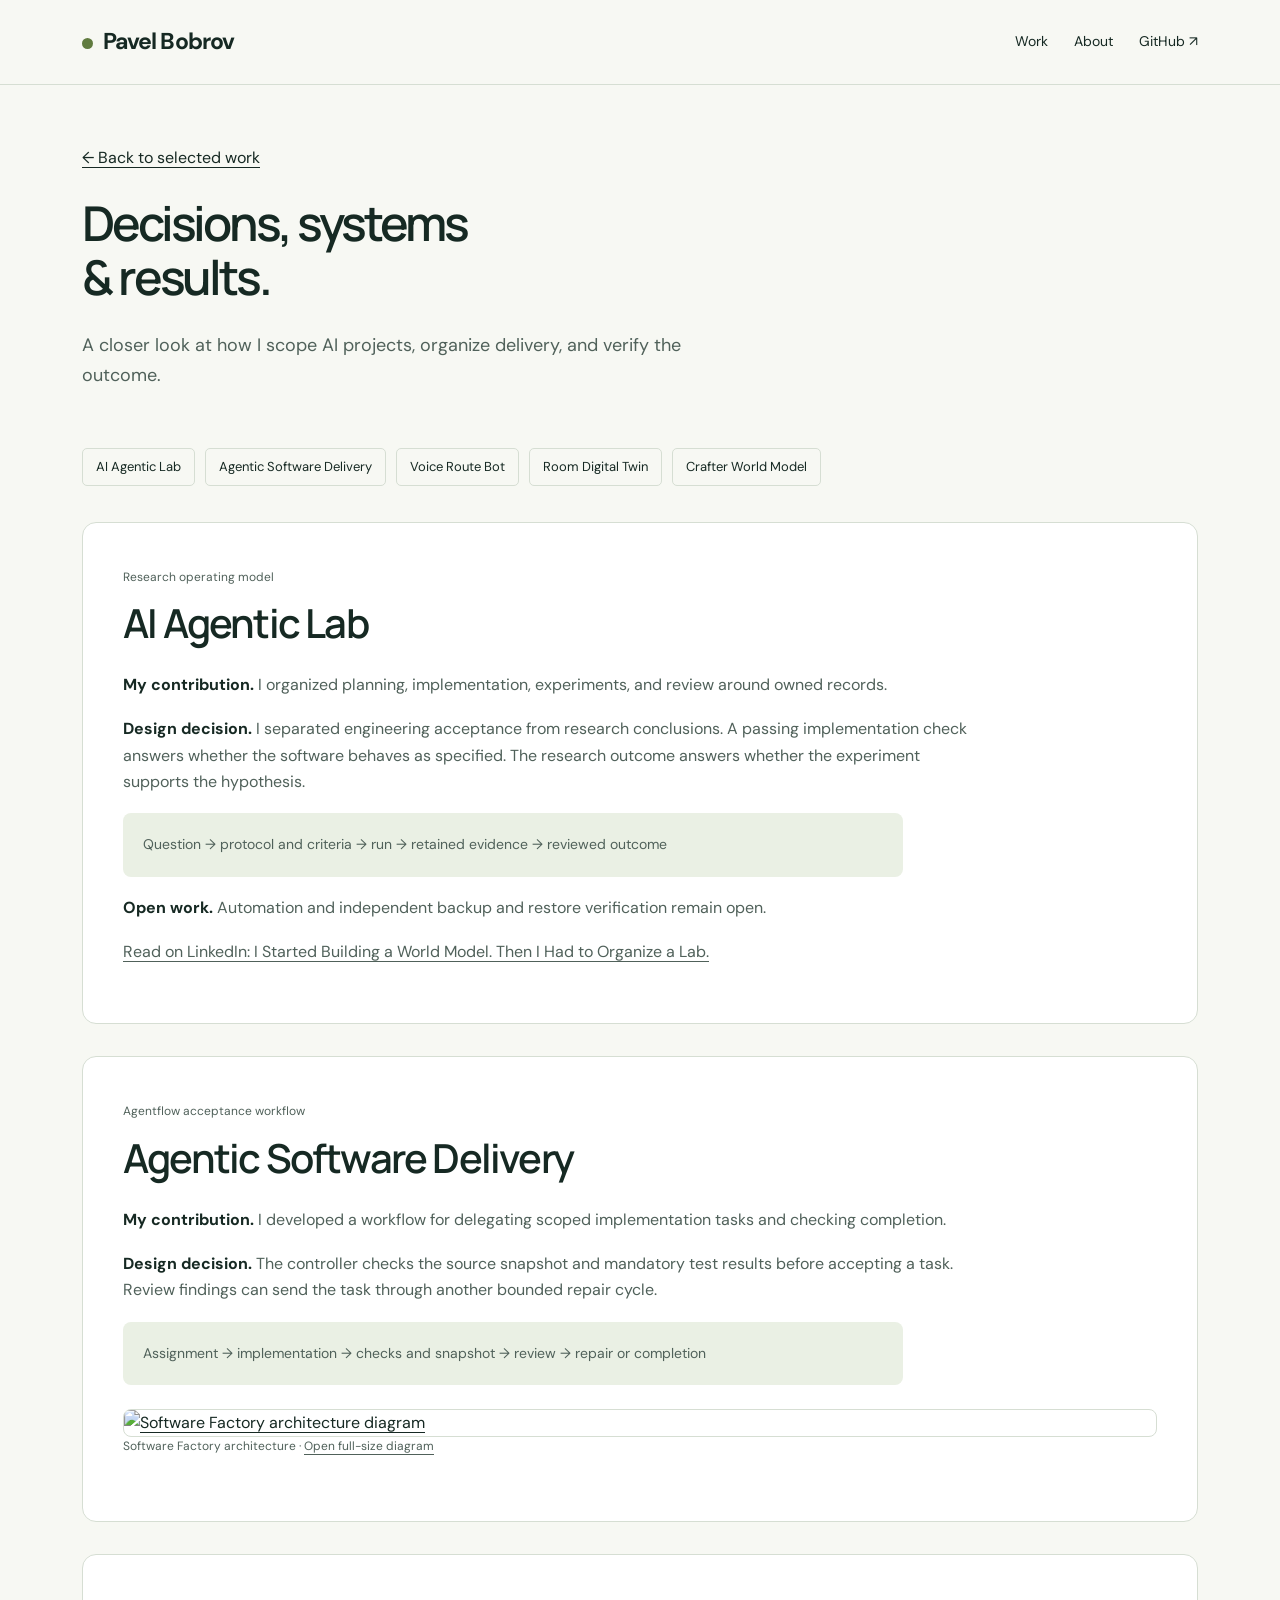
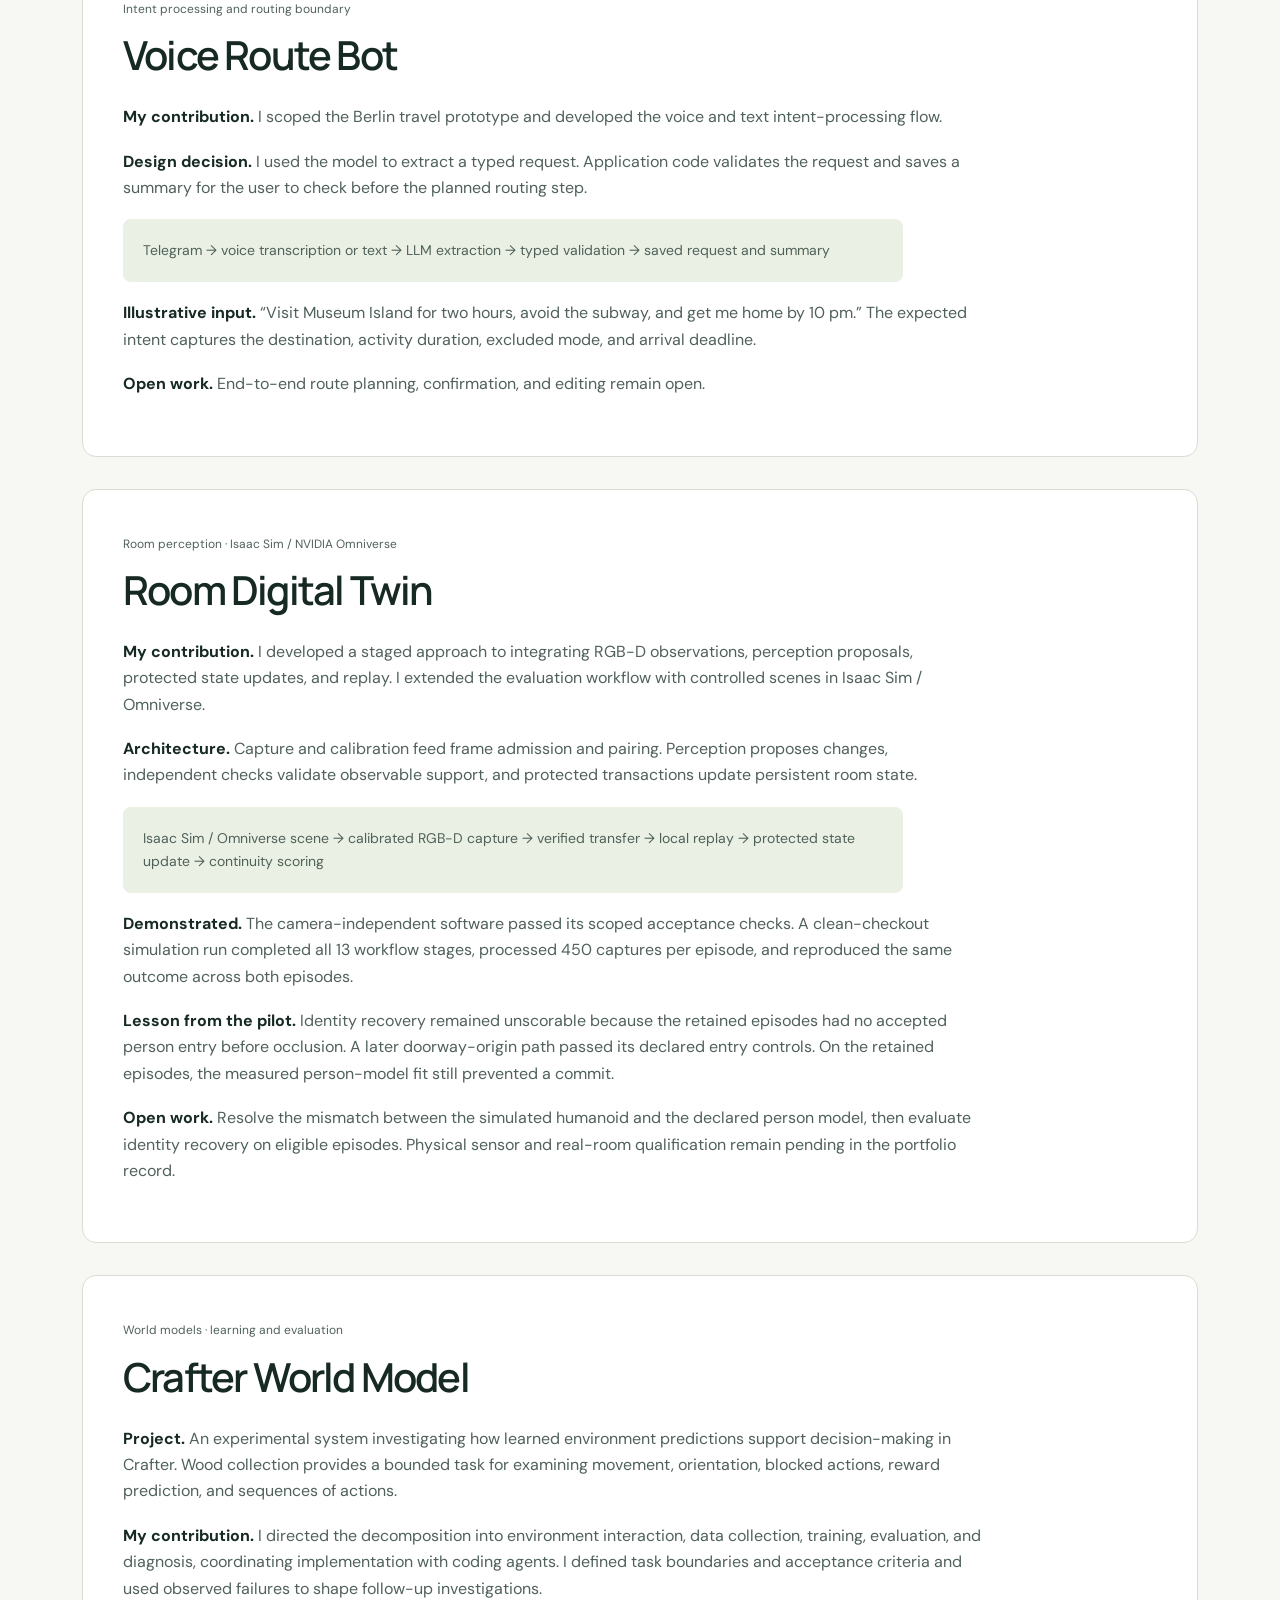
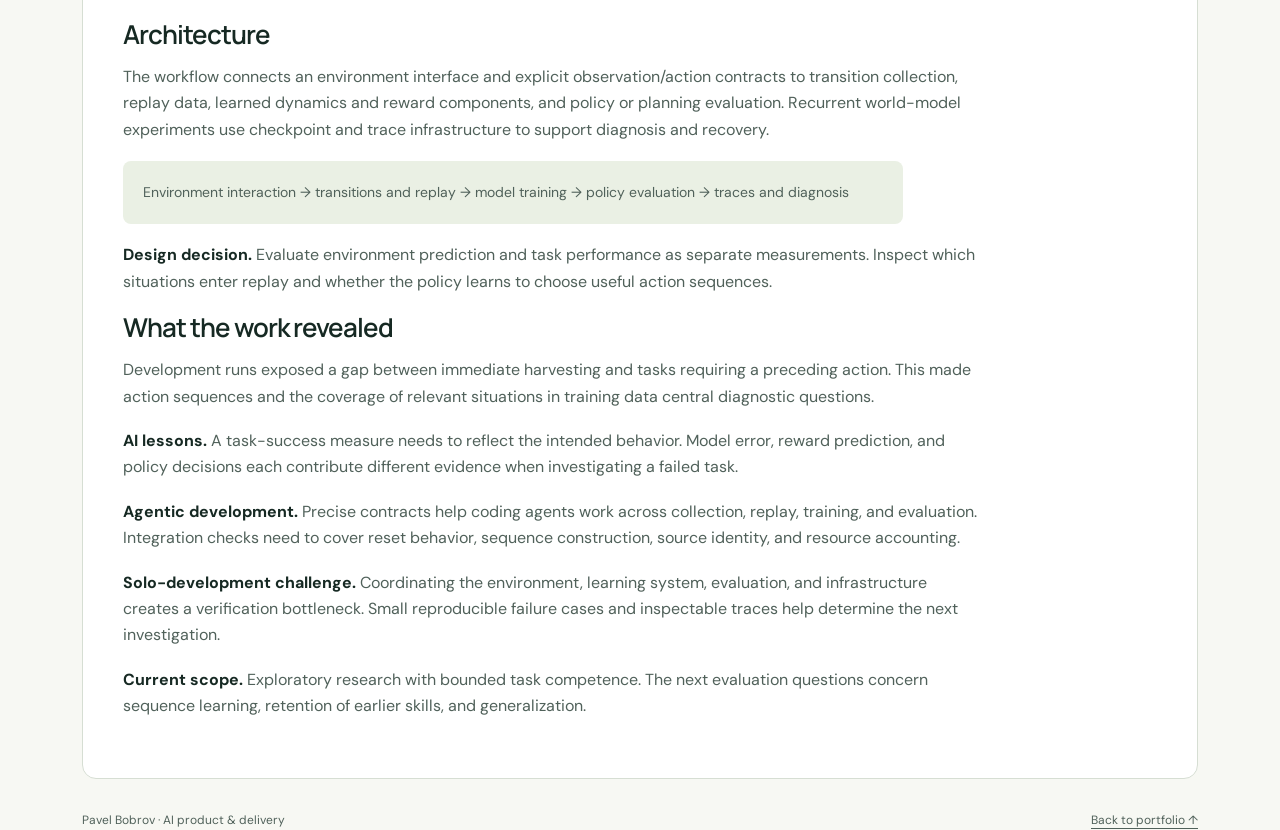
==== commit db1bba95: "Add Crafter World Model case study and carousel link" ====
--- a/case-study-artifacts.html
+++ b/case-study-artifacts.html
@@ -1,4 +1,4 @@
-<!doctype html><html lang="en"><head><meta charset="utf-8"><meta name="viewport" content="width=device-width,initial-scale=1"><meta name="description" content="AI project case studies with contributions, design decisions, evidence, and ongoing work."><meta name="theme-color" content="#183e30"><title>Case studies | Pavel Bobrov</title><link rel="stylesheet" href="styles.css"></head><body><a class="skip" href="#main">Skip to content</a><div class="top"><div class="wrap"><a class="brand" href="index.html"><span aria-hidden="true"></span>Pavel Bobrov</a><nav aria-label="Main navigation"><a href="index.html#work">Work</a><a href="index.html#about">About</a><a class="optional" href="https://github.com/Wesson1983">GitHub ↗</a></nav></div></div><main class="wrap" id="main"><header class="detail-head"><a href="index.html#work">← Back to selected work</a><h1>Decisions, systems<br>& results.</h1><p class="intro">A closer look at how I scope AI projects, organize delivery, and verify the outcome.</p></header><nav class="case-nav" aria-label="Case studies"><a href="#lab">AI Agentic Lab</a><a href="#delivery">Agentic Software Delivery</a><a href="#voice">Voice Route Bot</a><a href="#room">Room Digital Twin</a></nav><article class="case" id="lab"><small>Research operating model</small>
+<!doctype html><html lang="en"><head><meta charset="utf-8"><meta name="viewport" content="width=device-width,initial-scale=1"><meta name="description" content="AI project case studies with contributions, design decisions, evidence, and ongoing work."><meta name="theme-color" content="#183e30"><title>Case studies | Pavel Bobrov</title><link rel="stylesheet" href="styles.css"></head><body><a class="skip" href="#main">Skip to content</a><div class="top"><div class="wrap"><a class="brand" href="index.html"><span aria-hidden="true"></span>Pavel Bobrov</a><nav aria-label="Main navigation"><a href="index.html#work">Work</a><a href="index.html#about">About</a><a class="optional" href="https://github.com/Wesson1983">GitHub ↗</a></nav></div></div><main class="wrap" id="main"><header class="detail-head"><a href="index.html#work">← Back to selected work</a><h1>Decisions, systems<br>& results.</h1><p class="intro">A closer look at how I scope AI projects, organize delivery, and verify the outcome.</p></header><nav class="case-nav" aria-label="Case studies"><a href="#lab">AI Agentic Lab</a><a href="#delivery">Agentic Software Delivery</a><a href="#voice">Voice Route Bot</a><a href="#room">Room Digital Twin</a><a href="#crafter">Crafter World Model</a></nav><article class="case" id="lab"><small>Research operating model</small>
             <h2>AI Agentic Lab</h2>
             <p><strong>My contribution.</strong> I organized planning, implementation, experiments, and review around
                 owned records.</p>
@@ -40,4 +40,14 @@
                 home by 10 pm.” The expected intent captures the destination, activity duration, excluded mode, and
                 arrival deadline.</p>
             <p><strong>Open work.</strong> End-to-end route planning, confirmation, and editing remain open.</p>
-        </article><article class="case" id="room"><small>Room perception · Isaac Sim / NVIDIA Omniverse</small><h2>Room Digital Twin</h2><p><strong>My contribution.</strong> I developed a staged approach to integrating RGB-D observations, perception proposals, protected state updates, and replay. I extended the evaluation workflow with controlled scenes in Isaac Sim / Omniverse.</p><p><strong>Architecture.</strong> Capture and calibration feed frame admission and pairing. Perception proposes changes, independent checks validate observable support, and protected transactions update persistent room state.</p><p class="flow">Isaac Sim / Omniverse scene → calibrated RGB-D capture → verified transfer → local replay → protected state update → continuity scoring</p><p><strong>Demonstrated.</strong> The camera-independent software passed its scoped acceptance checks. A clean-checkout simulation run completed all 13 workflow stages, processed 450 captures per episode, and reproduced the same outcome across both episodes.</p><p><strong>Lesson from the pilot.</strong> Identity recovery remained unscorable because the retained episodes had no accepted person entry before occlusion. A later doorway-origin path passed its declared entry controls. On the retained episodes, the measured person-model fit still prevented a commit.</p><p><strong>Open work.</strong> Resolve the mismatch between the simulated humanoid and the declared person model, then evaluate identity recovery on eligible episodes. Physical sensor and real-room qualification remain pending in the portfolio record.</p></article></main><footer class="wrap"><div class="footer-row"><span>Pavel Bobrov · AI product & delivery</span><a href="index.html">Back to portfolio ↑</a></div></footer></body></html>+        </article><article class="case" id="room"><small>Room perception · Isaac Sim / NVIDIA Omniverse</small><h2>Room Digital Twin</h2><p><strong>My contribution.</strong> I developed a staged approach to integrating RGB-D observations, perception proposals, protected state updates, and replay. I extended the evaluation workflow with controlled scenes in Isaac Sim / Omniverse.</p><p><strong>Architecture.</strong> Capture and calibration feed frame admission and pairing. Perception proposes changes, independent checks validate observable support, and protected transactions update persistent room state.</p><p class="flow">Isaac Sim / Omniverse scene → calibrated RGB-D capture → verified transfer → local replay → protected state update → continuity scoring</p><p><strong>Demonstrated.</strong> The camera-independent software passed its scoped acceptance checks. A clean-checkout simulation run completed all 13 workflow stages, processed 450 captures per episode, and reproduced the same outcome across both episodes.</p><p><strong>Lesson from the pilot.</strong> Identity recovery remained unscorable because the retained episodes had no accepted person entry before occlusion. A later doorway-origin path passed its declared entry controls. On the retained episodes, the measured person-model fit still prevented a commit.</p><p><strong>Open work.</strong> Resolve the mismatch between the simulated humanoid and the declared person model, then evaluate identity recovery on eligible episodes. Physical sensor and real-room qualification remain pending in the portfolio record.</p></article><article class="case" id="crafter"><small>World models · learning and evaluation</small><h2>Crafter World Model</h2>
+<p><strong>Project.</strong> An experimental system investigating how learned environment predictions support decision-making in Crafter. Wood collection provides a bounded task for examining movement, orientation, blocked actions, reward prediction, and sequences of actions.</p>
+<p><strong>My contribution.</strong> I directed the decomposition into environment interaction, data collection, training, evaluation, and diagnosis, coordinating implementation with coding agents. I defined task boundaries and acceptance criteria and used observed failures to shape follow-up investigations.</p>
+<h3>Architecture</h3><p>The workflow connects an environment interface and explicit observation/action contracts to transition collection, replay data, learned dynamics and reward components, and policy or planning evaluation. Recurrent world-model experiments use checkpoint and trace infrastructure to support diagnosis and recovery.</p>
+<p class="flow" aria-label="Training and evaluation workflow">Environment interaction → transitions and replay → model training → policy evaluation → traces and diagnosis</p>
+<p><strong>Design decision.</strong> Evaluate environment prediction and task performance as separate measurements. Inspect which situations enter replay and whether the policy learns to choose useful action sequences.</p>
+<h3>What the work revealed</h3><p>Development runs exposed a gap between immediate harvesting and tasks requiring a preceding action. This made action sequences and the coverage of relevant situations in training data central diagnostic questions.</p>
+<p><strong>AI lessons.</strong> A task-success measure needs to reflect the intended behavior. Model error, reward prediction, and policy decisions each contribute different evidence when investigating a failed task.</p>
+<p><strong>Agentic development.</strong> Precise contracts help coding agents work across collection, replay, training, and evaluation. Integration checks need to cover reset behavior, sequence construction, source identity, and resource accounting.</p>
+<p><strong>Solo-development challenge.</strong> Coordinating the environment, learning system, evaluation, and infrastructure creates a verification bottleneck. Small reproducible failure cases and inspectable traces help determine the next investigation.</p>
+<p><strong>Current scope.</strong> Exploratory research with bounded task competence. The next evaluation questions concern sequence learning, retention of earlier skills, and generalization.</p></article></main><footer class="wrap"><div class="footer-row"><span>Pavel Bobrov · AI product & delivery</span><a href="index.html">Back to portfolio ↑</a></div></footer></body></html>
--- a/styles.css
+++ b/styles.css
@@ -1,4 +1,21 @@
 @import url('https://fonts.googleapis.com/css2?family=DM+Sans:wght@400;500;600;700&family=Manrope:wght@400;500;600;700;800&display=swap');
 :root{--ink:#162923;--muted:#50615a;--paper:#f7f8f3;--line:#d6ded3;--green:#183e30;--accent:#d7ecad}
-*{box-sizing:border-box}html{scroll-behavior:smooth;scroll-padding-top:100px}body{margin:0;background:var(--paper);color:var(--ink);font:16px/1.65 'DM Sans',sans-serif}a{color:inherit;text-underline-offset:4px}a:hover{color:#426c33}a:focus-visible,button:focus-visible{outline:3px solid #718d3a;outline-offset:5px}.skip{position:fixed;top:-80px;left:20px;z-index:99;background:white;padding:12px}.skip:focus{top:12px}.wrap{max-width:1180px;margin:auto;padding:0 32px}.top{background:rgba(247,248,243,.97);border-bottom:1px solid var(--line);position:sticky;top:0;z-index:5}.top .wrap{display:flex;justify-content:space-between;align-items:center;gap:24px;min-height:84px}.brand{font-weight:700;text-decoration:none;letter-spacing:-.04em;font-size:23px}.brand span{display:inline-block;width:11px;height:11px;border-radius:50%;background:#607b3f;margin-right:10px}nav{display:flex;gap:26px;font-size:14px}nav a{text-decoration:none}.hero{padding:90px 0 76px;display:grid;grid-template-columns:1.5fr 1fr;gap:64px;align-items:center}.eyebrow{text-transform:uppercase;letter-spacing:.13em;font-size:11px;font-weight:700;color:#566e46;margin-bottom:24px}h1,h2,h3{font-family:Manrope,'DM Sans',sans-serif;line-height:1.12;font-weight:600}h1{font-size:clamp(40px,5.5vw,69px);letter-spacing:-.065em;margin:0 0 27px}h2{font-size:clamp(28px,4vw,40px);letter-spacing:-.045em;margin:0}h3{font-size:26px;letter-spacing:-.04em;margin:15px 0}p{margin:0 0 18px}.intro{font-size:18px;color:var(--muted);max-width:54ch}.actions{display:flex;gap:14px;flex-wrap:wrap;margin-top:30px}.button{display:inline-flex;align-items:center;justify-content:center;gap:24px;padding:12px 20px;border:1px solid var(--green);border-radius:6px;text-decoration:none;font-size:14px;font-weight:600}.primary{background:var(--green);color:white}.primary:hover{background:#29543c;color:white}.visual{background:#e8eee0;border:1px solid #d9e2d0;border-radius:20px;padding:32px;transform:none}.visual-inner{transform:none}.visual .caption{font-size:12px;color:#5e7153}.stages{display:grid;gap:0;margin:22px 0}.stage{padding:17px 20px;border:1px solid #bbcbb0;background:#f8faf4;border-radius:8px;display:flex;justify-content:space-between;font-size:14px;font-weight:600}.connector{height:22px;margin-left:28px;border-left:1px solid #91a77e}.stage:last-child{background:var(--green);color:white;border-color:var(--green)}.visual-note{font-size:12px;margin:22px 0 0;color:#5e7153}.section{padding:68px 0;border-top:1px solid var(--line)}.section-head{display:flex;justify-content:space-between;gap:30px;align-items:end;margin-bottom:32px}.section-head p{max-width:43ch;margin:0;color:var(--muted);font-size:14px}.cards{display:grid;grid-template-columns:repeat(3,1fr);gap:20px}.card{border:1px solid var(--line);border-radius:12px;background:white;overflow:hidden;display:flex;flex-direction:column}.card-top{background:#eaf0e4;padding:28px;min-height:160px;display:flex;flex-direction:column;justify-content:space-between}.card:nth-child(2) .card-top{background:#e3e9ed}.card:nth-child(3) .card-top{background:#eee8de}.card-top small{font-size:11px;text-transform:uppercase;letter-spacing:.09em;color:#4e6254}.card-top h3{margin:25px 0 0}.card-body{padding:26px;display:flex;flex-direction:column;flex:1}.card p{font-size:14px;color:var(--muted)}.status{font-size:12px;color:#52664d;display:flex;gap:8px;align-items:start;margin:8px 0 24px}.dot{width:6px;height:6px;background:#6f8556;border-radius:50%;margin-top:7px;flex-shrink:0}.card-link{margin-top:auto;font-size:14px;font-weight:700;text-decoration:none;display:flex;justify-content:space-between;border-top:1px solid var(--line);padding-top:17px}.research{display:grid;grid-template-columns:1fr 1fr;gap:20px}.research article{border-left:2px solid #a1b78c;padding:5px 24px}.research h3{font-size:22px;margin-top:0}.research p{font-size:14px;color:var(--muted)}.about{display:grid;grid-template-columns:1fr 1.2fr;gap:70px}.about p{color:var(--muted)}.capabilities{display:flex;flex-wrap:wrap;gap:8px}.capabilities span{padding:7px 12px;background:#e7eddf;border-radius:4px;font-size:12px}.contact{background:var(--green);color:white;padding:44px;border-radius:14px;display:flex;justify-content:space-between;align-items:center;gap:24px}.contact p{color:#c7d7c5;margin:14px 0 0}.contact .button{border-color:#b7c9b1;color:white;white-space:nowrap}footer{font-size:12px;color:var(--muted);padding:28px 0 40px}.footer-row{display:flex;justify-content:space-between;gap:16px}.detail-head{padding:60px 0 40px;max-width:760px}.detail-head h1{font-size:48px;margin-top:25px}.case-nav{display:flex;flex-wrap:wrap;gap:10px;margin-bottom:36px}.case-nav a{padding:7px 13px;border:1px solid var(--line);border-radius:5px;text-decoration:none;font-size:13px}.case{background:white;border:1px solid var(--line);border-radius:14px;padding:40px;margin:0 0 32px;scroll-margin-top:115px}.case small{font-size:12px;color:var(--muted)}.case h2{margin:12px 0 26px}.case p{max-width:78ch;color:var(--muted)}.case strong{color:var(--ink)}.flow{padding:20px;background:#eaf0e4;border-radius:8px;font-size:14px}figure{margin:24px 0}img{max-width:100%;height:auto;border:1px solid var(--line);border-radius:8px}figcaption{font-size:12px;color:var(--muted)}
-@media(max-width:800px){.hero{grid-template-columns:1fr;gap:36px;padding:54px 0}.visual{max-width:450px;width:100%;transform:none}.visual-inner{transform:none}.cards{grid-template-columns:1fr}.card-top{min-height:120px}.section-head,.contact{align-items:start;flex-direction:column}.about{grid-template-columns:1fr;gap:25px}.section{padding:44px 0}.research{grid-template-columns:1fr;gap:30px}}@media(max-width:480px){.wrap{padding:0 20px}.top .wrap{min-height:76px;gap:10px}.brand{font-size:18px}nav{gap:13px;font-size:12px}nav .optional{display:none}.hero{padding-top:40px}h1{font-size:43px}.visual{padding:22px}.contact,.case{padding:24px}.footer-row{flex-direction:column}.detail-head h1{font-size:37px}}@media(prefers-reduced-motion:reduce){html{scroll-behavior:auto}}+*{box-sizing:border-box}html{scroll-behavior:smooth;scroll-padding-top:100px}body{margin:0;background:var(--paper);color:var(--ink);font:16px/1.65 'DM Sans',sans-serif}a{color:inherit;text-underline-offset:4px}a:hover{color:#426c33}a:focus-visible,button:focus-visible{outline:3px solid #718d3a;outline-offset:5px}.skip{position:fixed;top:-80px;left:20px;z-index:99;background:white;padding:12px}.skip:focus{top:12px}.wrap{max-width:1180px;margin:auto;padding:0 32px}.top{background:rgba(247,248,243,.97);border-bottom:1px solid var(--line);position:sticky;top:0;z-index:5}.top .wrap{display:flex;justify-content:space-between;align-items:center;gap:24px;min-height:84px}.brand{font-weight:700;text-decoration:none;letter-spacing:-.04em;font-size:23px}.brand span{display:inline-block;width:11px;height:11px;border-radius:50%;background:#607b3f;margin-right:10px}nav{display:flex;gap:26px;font-size:14px}nav a{text-decoration:none}.hero{padding:90px 0 76px;display:grid;grid-template-columns:1.5fr 1fr;gap:64px;align-items:center}.eyebrow{text-transform:uppercase;letter-spacing:.13em;font-size:11px;font-weight:700;color:#566e46;margin-bottom:24px}h1,h2,h3{font-family:Manrope,'DM Sans',sans-serif;line-height:1.12;font-weight:600}h1{font-size:clamp(40px,5.5vw,69px);letter-spacing:-.065em;margin:0 0 27px}h2{font-size:clamp(28px,4vw,40px);letter-spacing:-.045em;margin:0}h3{font-size:26px;letter-spacing:-.04em;margin:15px 0}p{margin:0 0 18px}.intro{font-size:18px;color:var(--muted);max-width:54ch}.actions{display:flex;gap:14px;flex-wrap:wrap;margin-top:30px}.button{display:inline-flex;align-items:center;justify-content:center;gap:24px;padding:12px 20px;border:1px solid var(--green);border-radius:6px;text-decoration:none;font-size:14px;font-weight:600}.primary{background:var(--green);color:white}.primary:hover{background:#29543c;color:white}.visual{background:#e8eee0;border:1px solid #d9e2d0;border-radius:20px;padding:32px;transform:none}.visual-inner{transform:none}.visual .caption{font-size:12px;color:#5e7153}.stages{display:grid;gap:0;margin:22px 0}.stage{padding:17px 20px;border:1px solid #bbcbb0;background:#f8faf4;border-radius:8px;display:flex;justify-content:space-between;font-size:14px;font-weight:600}.connector{height:22px;margin-left:28px;border-left:1px solid #91a77e}.stage:last-child{background:var(--green);color:white;border-color:var(--green)}.visual-note{font-size:12px;margin:22px 0 0;color:#5e7153}.section{padding:68px 0;border-top:1px solid var(--line)}.section-head{display:flex;justify-content:space-between;gap:30px;align-items:end;margin-bottom:32px}.section-head p{max-width:43ch;margin:0;color:var(--muted);font-size:14px}.cards{display:grid;grid-template-columns:repeat(2,1fr);gap:20px}.card{border:1px solid var(--line);border-radius:12px;background:white;overflow:hidden;display:flex;flex-direction:column}.card-top{background:#eaf0e4;padding:28px;min-height:160px;display:flex;flex-direction:column;justify-content:space-between}.card:nth-child(2) .card-top{background:#e3e9ed}.card:nth-child(3) .card-top{background:#eee8de}.card-top small{font-size:11px;text-transform:uppercase;letter-spacing:.09em;color:#4e6254}.card-top h3{margin:25px 0 0}.card-body{padding:26px;display:flex;flex-direction:column;flex:1}.card p{font-size:14px;color:var(--muted)}.status{font-size:12px;color:#52664d;display:flex;gap:8px;align-items:start;margin:8px 0 24px}.dot{width:6px;height:6px;background:#6f8556;border-radius:50%;margin-top:7px;flex-shrink:0}.card-link{margin-top:auto;font-size:14px;font-weight:700;text-decoration:none;display:flex;justify-content:space-between;border-top:1px solid var(--line);padding-top:17px}.research{display:grid;grid-template-columns:1fr 1fr;gap:20px}.research article{border-left:2px solid #a1b78c;padding:5px 24px}.research h3{font-size:22px;margin-top:0}.research p{font-size:14px;color:var(--muted)}.about{display:grid;grid-template-columns:1fr 1.2fr;gap:70px}.about p{color:var(--muted)}.capabilities{display:flex;flex-wrap:wrap;gap:8px}.capabilities span{padding:7px 12px;background:#e7eddf;border-radius:4px;font-size:12px}.contact{background:var(--green);color:white;padding:44px;border-radius:14px;display:flex;justify-content:space-between;align-items:center;gap:24px}.contact p{color:#c7d7c5;margin:14px 0 0}.contact .button{border-color:#b7c9b1;color:white;white-space:nowrap}footer{font-size:12px;color:var(--muted);padding:28px 0 40px}.footer-row{display:flex;justify-content:space-between;gap:16px}.detail-head{padding:60px 0 40px;max-width:760px}.detail-head h1{font-size:48px;margin-top:25px}.case-nav{display:flex;flex-wrap:wrap;gap:10px;margin-bottom:36px}.case-nav a{padding:7px 13px;border:1px solid var(--line);border-radius:5px;text-decoration:none;font-size:13px}.case{background:white;border:1px solid var(--line);border-radius:14px;padding:40px;margin:0 0 32px;scroll-margin-top:115px}.case small{font-size:12px;color:var(--muted)}.case h2{margin:12px 0 26px}.case p{max-width:78ch;color:var(--muted)}.case strong{color:var(--ink)}.flow{padding:20px;background:#eaf0e4;border-radius:8px;font-size:14px}figure{margin:24px 0}img{max-width:100%;height:auto;border:1px solid var(--line);border-radius:8px}figcaption{font-size:12px;color:var(--muted)}
+@media(max-width:800px){.hero{grid-template-columns:1fr;gap:36px;padding:54px 0}.visual{max-width:450px;width:100%;transform:none}.visual-inner{transform:none}.cards{grid-template-columns:1fr}.card-top{min-height:120px}.section-head,.contact{align-items:start;flex-direction:column}.about{grid-template-columns:1fr;gap:25px}.section{padding:44px 0}.research{grid-template-columns:1fr;gap:30px}}@media(max-width:480px){.wrap{padding:0 20px}.top .wrap{min-height:76px;gap:10px}.brand{font-size:18px}nav{gap:13px;font-size:12px}nav .optional{display:none}.hero{padding-top:40px}h1{font-size:43px}.visual{padding:22px}.contact,.case{padding:24px}.footer-row{flex-direction:column}.detail-head h1{font-size:37px}}@media(prefers-reduced-motion:reduce){html{scroll-behavior:auto}}
+.card:nth-child(4) .card-top{background:#e3ebe8}.research{grid-template-columns:1fr}
+
+/* Selected work supports touch, trackpad, keyboard, and buttons. */
+.cards{display:flex;gap:20px;overflow-x:auto;scroll-snap-type:x mandatory;scrollbar-width:thin;scrollbar-color:#91a77e #e8eee0;padding:5px 3px 18px;scroll-padding-inline:3px}
+.cards .card{flex:0 0 calc((100% - 40px)/3);scroll-snap-align:start;min-width:0}
+.cards:focus-visible{outline:3px solid #718d3a;outline-offset:5px}
+.work-controls{display:flex;justify-content:flex-end;gap:8px;margin:-12px 0 16px}
+.work-controls[hidden]{display:none}
+.work-controls button{width:44px;height:44px;border:1px solid var(--line);border-radius:50%;background:white;color:var(--ink);font-size:20px;cursor:pointer}
+.work-controls button:hover:enabled{background:#e7eddf;border-color:#91a77e}
+.work-controls button:disabled{opacity:.35;cursor:default}
+@media(max-width:1000px){.cards .card{flex-basis:calc((100% - 20px)/2)}}
+@media(max-width:600px){.cards .card{flex-basis:88%}.work-controls{margin-top:0}}
+
+/* Keep carousel scrolling available without a visible scrollbar. */
+.cards{scrollbar-width:none;-ms-overflow-style:none}
+.cards::-webkit-scrollbar{display:none}
